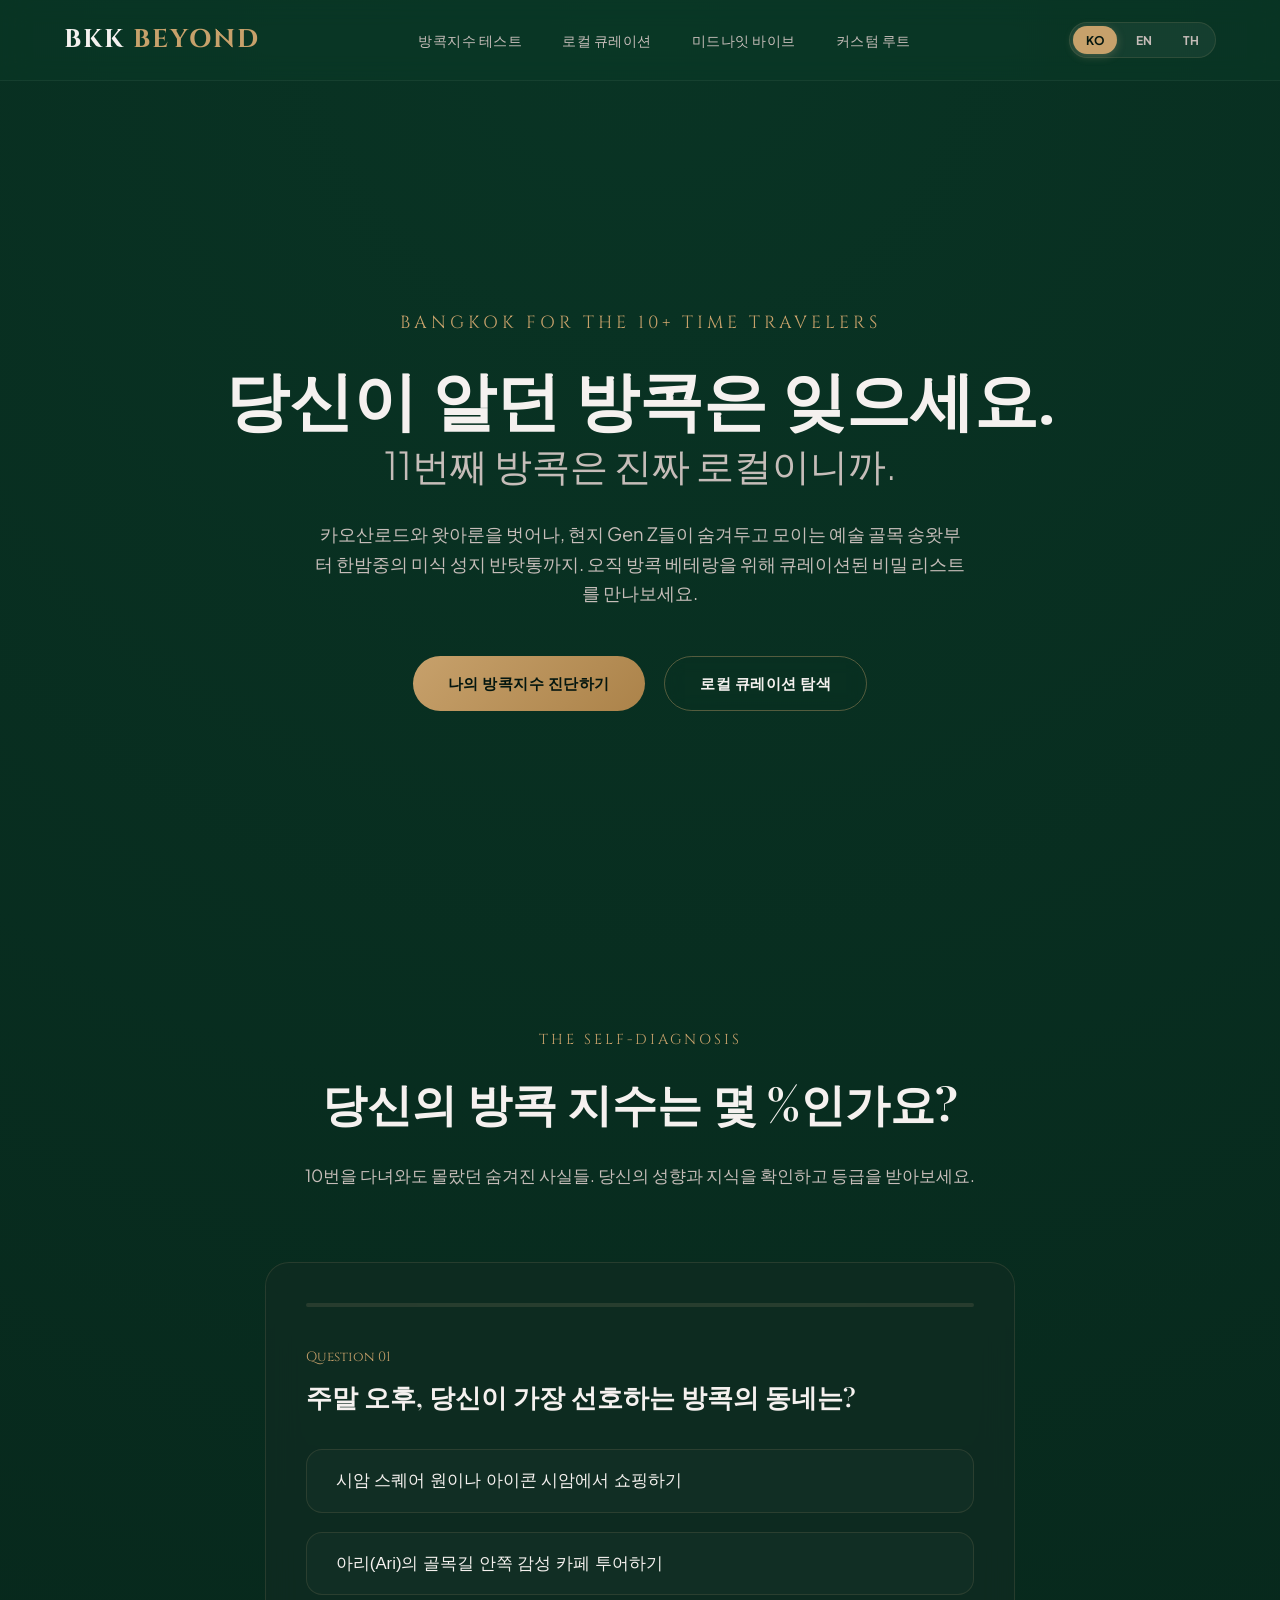
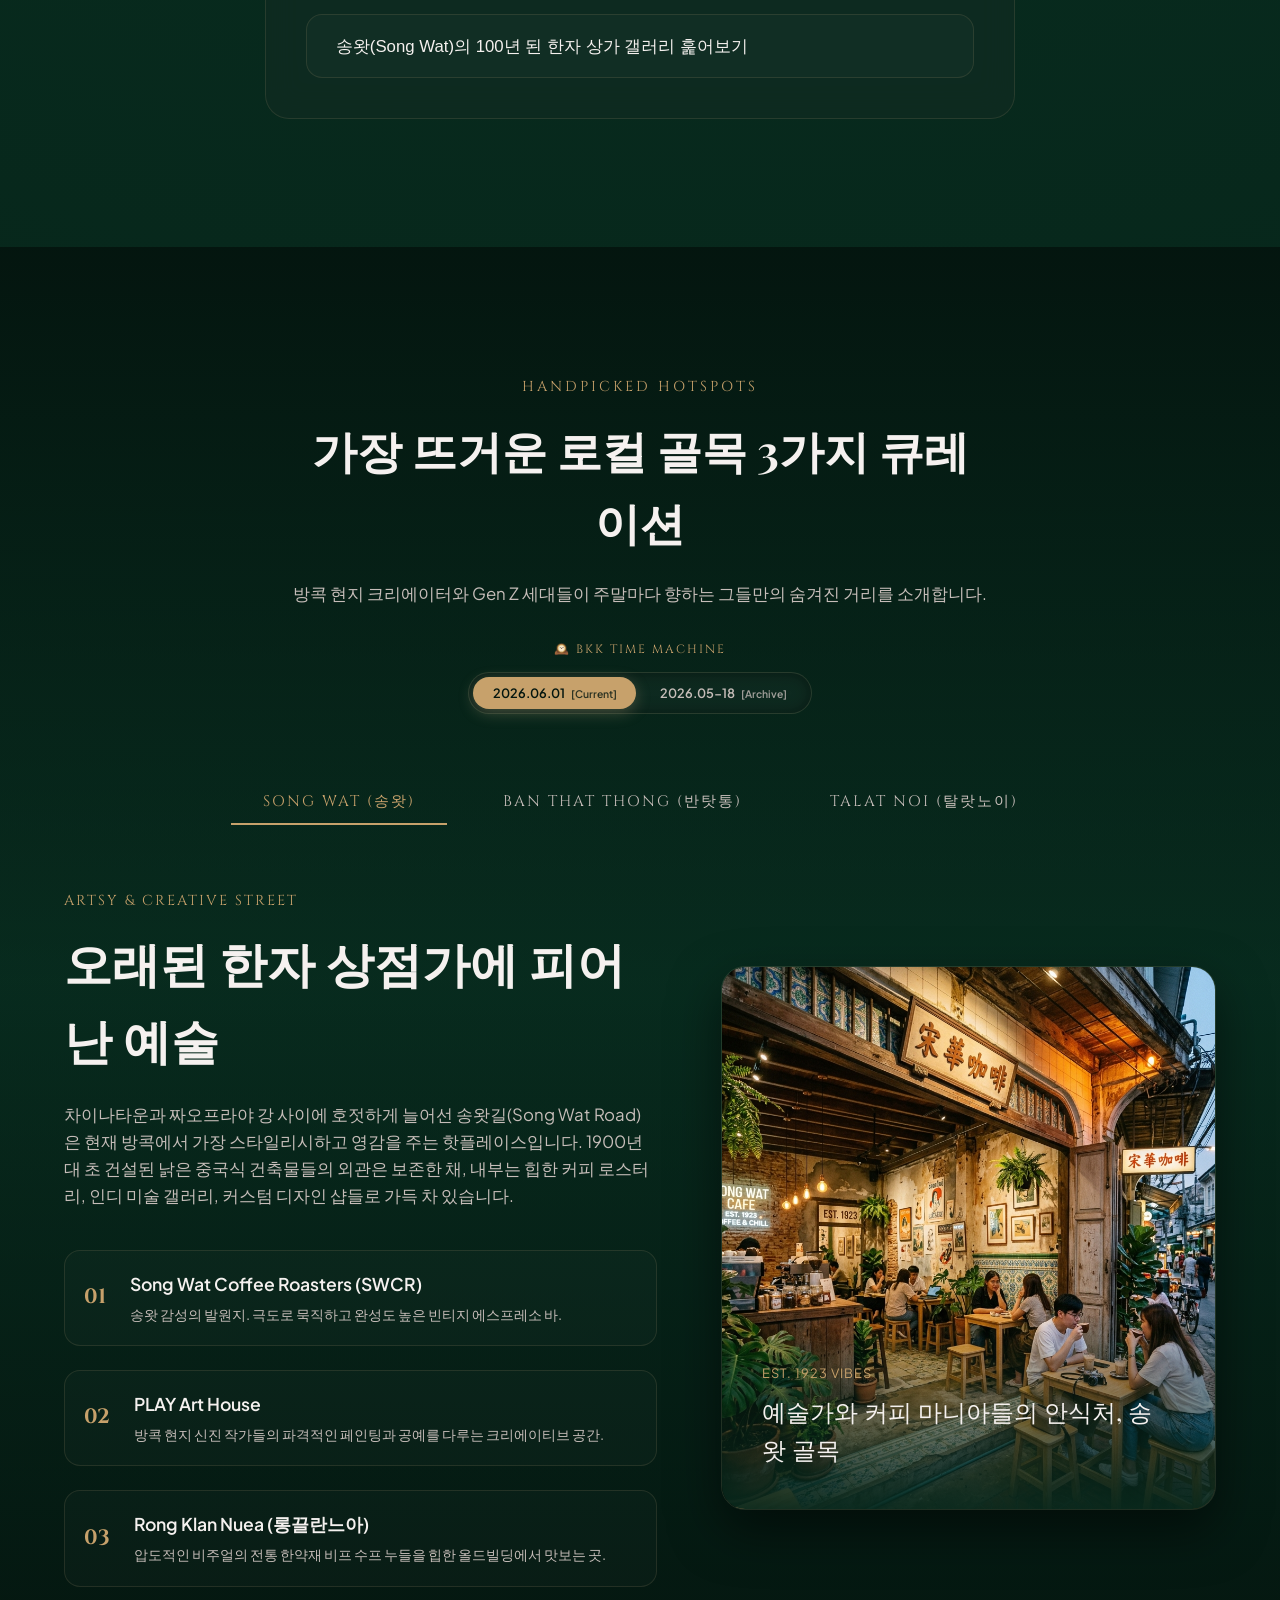
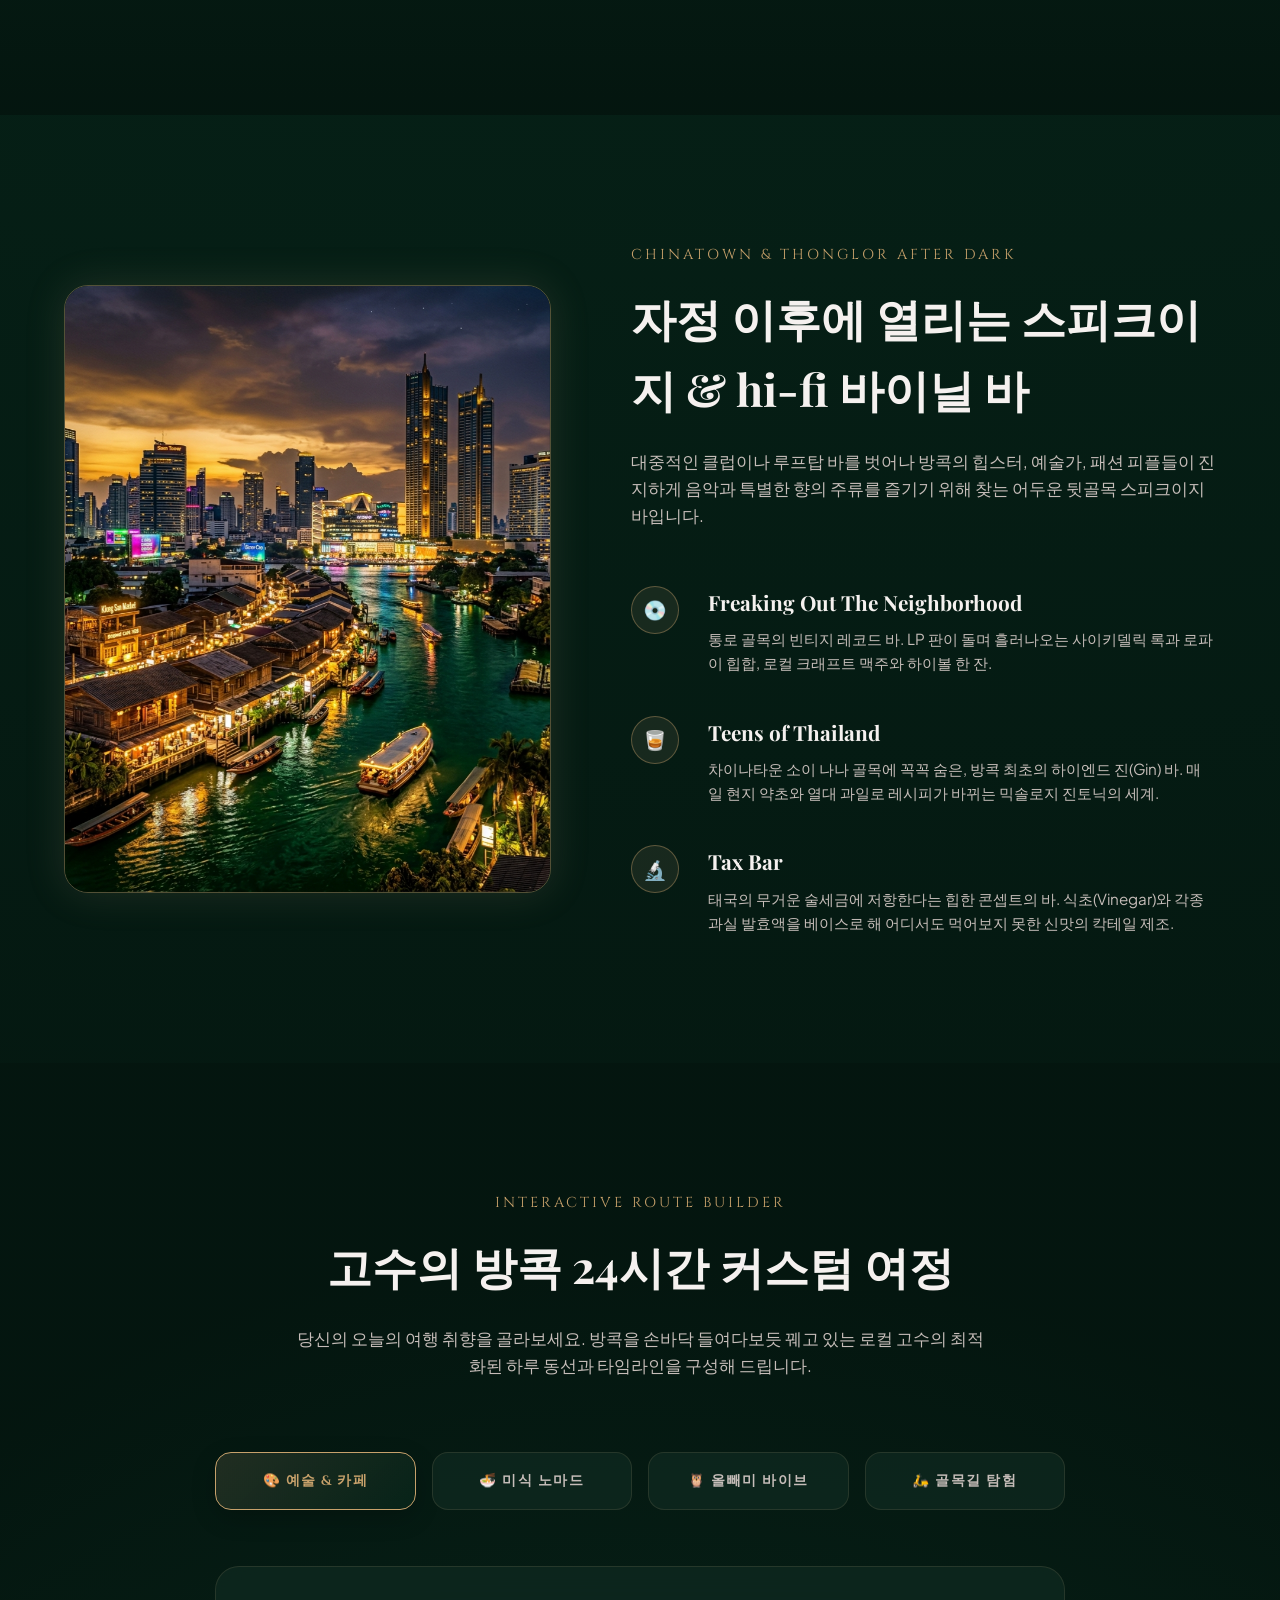
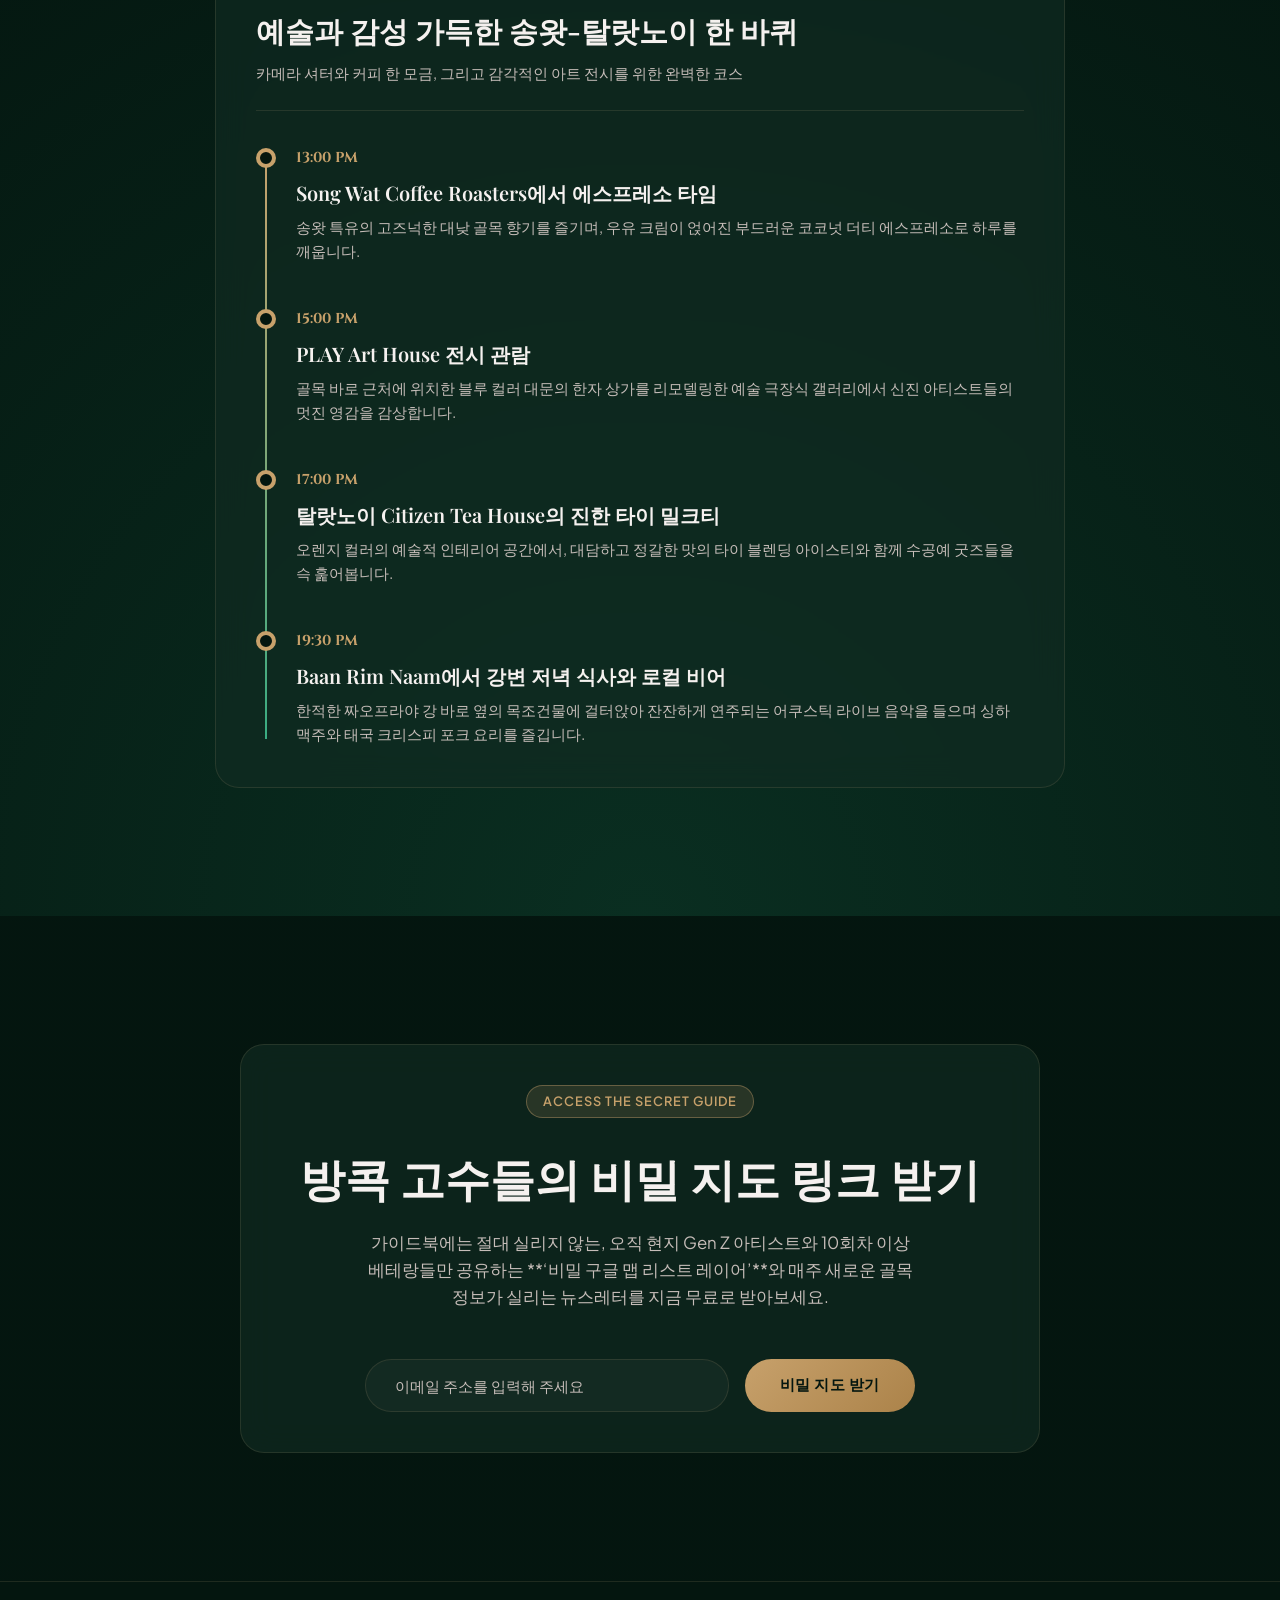
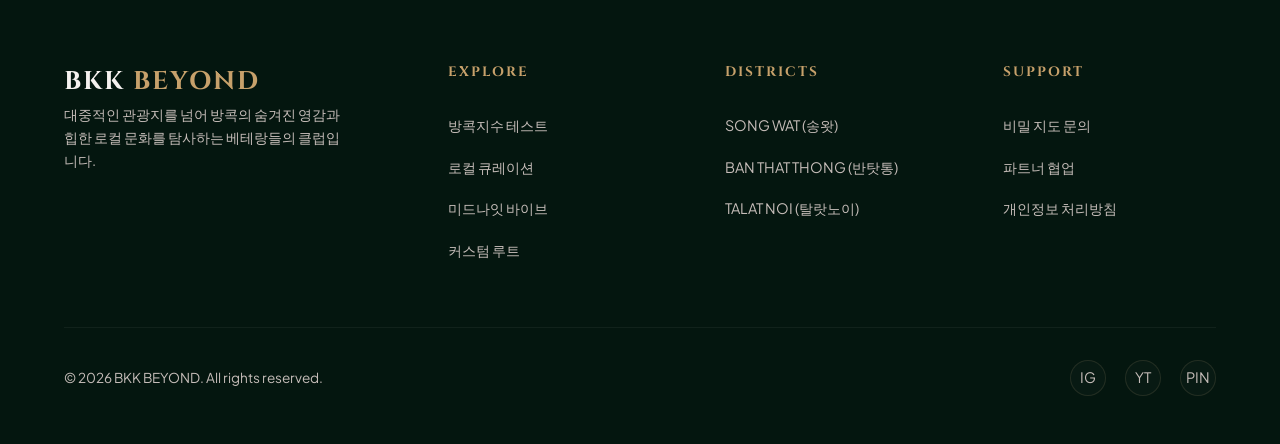
==== index.html @ 69398c1b "Auto-sync local brain" ====
<!DOCTYPE html>
<html lang="ko">
<head>
  <meta charset="UTF-8">
  <meta name="viewport" content="width=device-width, initial-scale=1.0">
  <meta name="description" content="방콕 방문 10회 이상의 진짜 고수들과 힙한 Gen Z를 위한 비밀 로컬 플레이스 가이드. 당신이 알던 방콕은 잊으세요.">
  <meta name="keywords" content="방콕여행, 방콕고수, 송왓, 반탓통, 탈랏노이, 방콕로컬, 방콕힙플레이스">
  <meta property="og:title" content="BKK BEYOND | 11번째 방콕을 위한 비밀 가이드">
  <meta property="og:description" content="흔한 관광지는 지겹다면? 방콕 고수들이 가는 진짜 힙하고 로컬한 장소들만 모았습니다.">
  <meta property="og:image" content="./hero_bg.png">
  <title>BKK BEYOND | 11번째 방콕을 위한 비밀 가이드</title>
  <link rel="stylesheet" href="./style.css">
</head>
<body>

  <!-- --- HEADER --- -->
  <header class="header" id="header">
    <div class="container nav-container">
      <a href="#" class="logo" id="nav-logo">BKK <span>BEYOND</span></a>
      <nav>
        <ul class="nav-list" id="nav-list">
          <li><a href="#quiz-section" class="nav-link" data-t="nav.quiz">방콕지수 테스트</a></li>
          <li><a href="#curation-section" class="nav-link" data-t="nav.curation">로컬 큐레이션</a></li>
          <li><a href="#secrets-section" class="nav-link" data-t="nav.secrets">미드나잇 바이브</a></li>
          <li><a href="#itinerary-section" class="nav-link" data-t="nav.itinerary">커스텀 루트</a></li>
        </ul>
      </nav>
      
      <!-- Sleek Language Selector -->
      <div class="lang-selector">
        <button class="lang-btn active" data-lang="ko">KO</button>
        <button class="lang-btn" data-lang="en">EN</button>
        <button class="lang-btn" data-lang="th">TH</button>
      </div>

      <button class="hamburger" id="hamburger" aria-label="메뉴 열기">
        <span></span>
        <span></span>
        <span></span>
      </button>
    </div>
  </header>

  <main>
    <!-- --- HERO SECTION --- -->
    <section class="hero" id="hero">
      <div class="hero-background">
        <img src="./hero_bg.png" alt="Bangkok Twilight River View" class="hero-bg-img">
        <div class="hero-gradient"></div>
      </div>
      <div class="container">
        <p class="hero-subtitle" data-t="hero.subtitle">Bangkok for the 10+ time travelers</p>
        <h1 class="hero-title" data-t="hero.title">
          당신이 알던 방콕은 잊으세요.
          <span>11번째 방콕은 진짜 로컬이니까.</span>
        </h1>
        <p class="hero-description" data-t="hero.desc">
          카오산로드와 왓아룬을 벗어나, 현지 Gen Z들이 숨겨두고 모이는 예술 골목 송왓부터 한밤중의 미식 성지 반탓통까지. 오직 방콕 베테랑을 위해 큐레이션된 비밀 리스트를 만나보세요.
        </p>
        <div class="hero-buttons">
          <a href="#quiz-section" class="btn btn-primary" data-t="hero.btnQuiz">나의 방콕지수 진단하기</a>
          <a href="#curation-section" class="btn btn-secondary" data-t="hero.btnCuration">로컬 큐레이션 탐색</a>
        </div>
      </div>
    </section>

    <!-- --- QUIZ SECTION (BKK INDEX) --- -->
    <section class="quiz-section section-padding" id="quiz-section">
      <div class="container">
        <div class="section-header reveal">
          <p class="section-subtitle" data-t="quiz.subtitle">The Self-Diagnosis</p>
          <h2 class="section-title" data-t="quiz.title">당신의 방콕 지수는 몇 %인가요?</h2>
          <p class="section-description" data-t="quiz.desc">
            10번을 다녀와도 몰랐던 숨겨진 사실들. 당신의 성향과 지식을 확인하고 등급을 받아보세요.
          </p>
        </div>

        <div class="quiz-container glass-card reveal">
          <div class="quiz-progress-bar">
            <div class="quiz-progress-fill" id="quiz-progress"></div>
          </div>

          <!-- Question Cards will be injected/updated dynamically via JS in active language -->
          <div class="quiz-card active" id="quiz-question-box">
            <!-- Dynamic elements populated by app.js -->
            <span class="quiz-question-num" id="q-num">Question 01</span>
            <h3 class="quiz-question-text" id="q-text">주말 오후, 당신이 가장 선호하는 방콕의 동네는?</h3>
            <div class="quiz-options" id="q-options">
              <!-- Dynamically populated buttons -->
            </div>
          </div>

          <!-- Results -->
          <div class="quiz-result" id="quiz-result">
            <p class="result-badge" data-t="quiz.resultBadge">YOUR BKK LEVEL</p>
            <h3 class="result-title" id="result-level-title">방콕 명예 타이인</h3>
            <div class="result-score-container">
              <div class="result-score-circle">
                <span class="result-score-num" id="result-score">0</span>
                <span class="result-score-label">Points</span>
              </div>
            </div>
            <p class="result-desc" id="result-level-desc">
              이미 당신은 대중적인 명소는 꿰뚫고 로컬의 힙함을 본능적으로 찾는 방콕 고수입니다! 아래 가이드에서 당신의 감성을 저격할 성지들을 확인해보세요.
            </p>
            <button class="btn btn-primary" id="btn-restart-quiz" data-t="quiz.btnRestart">다시 테스트하기</button>
          </div>
        </div>
      </div>
    </section>

    <!-- --- CURATION SECTION (TABS) --- -->
    <section class="curation-section section-padding" id="curation-section">
      <div class="container">
        <div class="section-header reveal">
          <p class="section-subtitle" data-t="curation.subtitle">Handpicked Hotspots</p>
          <h2 class="section-title" data-t="curation.title">가장 뜨거운 로컬 골목 3가지 큐레이션</h2>
          <p class="section-description" data-t="curation.desc">
            방콕 현지 크리에이터와 Gen Z 세대들이 주말마다 향하는 그들만의 숨겨진 거리를 소개합니다.
          </p>
        </div>

        <!-- BKK Time Machine Selector -->
        <div class="time-machine-container reveal" style="margin-top: -2.5rem; margin-bottom: 4rem; text-align: center;">
          <span style="font-family: var(--font-display); font-size: 0.75rem; color: var(--color-gold); letter-spacing: 2px; text-transform: uppercase; display: block; margin-bottom: 0.8rem;">🕰️ BKK Time Machine</span>
          <div class="time-machine-dial">
            <button class="time-btn active" data-ver="current">2026.06.01 <span>[Current]</span></button>
            <button class="time-btn" data-ver="2026-05-18">2026.05-18 <span>[Archive]</span></button>
          </div>
        </div>

        <div class="curation-tabs reveal">
          <button class="tab-btn active" data-tab="songwat" data-t="curation.tabSongwat">SONG WAT (송왓)</button>
          <button class="tab-btn" data-tab="banthatthong" data-t="curation.tabBanthatthong">BAN THAT THONG (반탓통)</button>
          <button class="tab-btn" data-tab="talatnoi" data-t="curation.tabTalatnoi">TALAT NOI (탈랏노이)</button>
        </div>

        <div class="curation-content reveal">
          <!-- Tab 1: Song Wat -->
          <div class="tab-panel active" id="tab-songwat">
            <div class="district-showcase">
              <div class="district-info">
                <span class="district-tagline" data-t="curation.songwatTagline">Artsy & Creative Street</span>
                <h3 class="district-title" data-t="curation.songwatTitle">오래된 한자 상점가에 피어난 예술</h3>
                <p class="district-desc" data-t="curation.songwatDesc">
                  차이나타운과 짜오프라야 강 사이에 호젓하게 늘어선 송왓길(Song Wat Road)은 현재 방콕에서 가장 스타일리시하고 영감을 주는 핫플레이스입니다. 1900년대 초 건설된 낡은 중국식 건축물들의 외관은 보존한 채, 내부는 힙한 커피 로스터리, 인디 미술 갤러리, 커스텀 디자인 샵들로 가득 차 있습니다.
                </p>
                <div class="spot-cards-list">
                  <div class="spot-mini-card">
                    <span class="spot-num">01</span>
                    <div class="spot-detail">
                      <h4 data-t="curation.songwatSpot1Title">Song Wat Coffee Roasters (SWCR)</h4>
                      <p data-t="curation.songwatSpot1Desc">송왓 감성의 발원지. 극도로 묵직하고 완성도 높은 빈티지 에스프레소 바.</p>
                    </div>
                  </div>
                  <div class="spot-mini-card">
                    <span class="spot-num">02</span>
                    <div class="spot-detail">
                      <h4 data-t="curation.songwatSpot2Title">PLAY Art House</h4>
                      <p data-t="curation.songwatSpot2Desc">방콕 현지 신진 작가들의 파격적인 페인팅과 공예를 다루는 크리에이티브 공간.</p>
                    </div>
                  </div>
                  <div class="spot-mini-card">
                    <span class="spot-num">03</span>
                    <div class="spot-detail">
                      <h4 data-t="curation.songwatSpot3Title">Rong Klan Nuea (롱끌란느아)</h4>
                      <p data-t="curation.songwatSpot3Desc">압도적인 비주얼의 전통 한약재 비프 수프 누들을 힙한 올드빌딩에서 맛보는 곳.</p>
                    </div>
                  </div>
                </div>
              </div>
              <div class="district-media">
                <img src="./songwat_street.png" alt="Song Wat Hip Cafe" class="district-img">
                <div class="media-overlay">
                  <span class="media-tag" data-t="curation.songwatMediaTag">Est. 1923 Vibes</span>
                  <span class="media-caption" data-t="curation.songwatMediaCaption">예술가와 커피 마니아들의 안식처, 송왓 골목</span>
                </div>
              </div>
            </div>
          </div>

          <!-- Tab 2: Ban That Thong -->
          <div class="tab-panel" id="tab-banthatthong">
            <div class="district-showcase">
              <div class="district-info">
                <span class="district-tagline" data-t="curation.banTagline">Gen Z Midnight Gastronomy</span>
                <h3 class="district-title" data-t="curation.banTitle">자정을 넘긴 한밤중의 미식 카니발</h3>
                <p class="district-desc" data-t="curation.banDesc">
                  야오와랏의 번잡한 외국 관광객 인파가 피곤하다면 바로 이곳입니다. 쭐랄롱꼰 대학교 인근의 반탓통(Ban That Thong)은 저녁 4시부터 활기를 띠기 시작해 새벽까지 현지 젊은이들이 야식과 달콤한 디저트를 찾아 끝없이 대기 줄을 형성하는 활기찬 진짜 로컬 먹자골목입니다.
                </p>
                <div class="spot-cards-list">
                  <div class="spot-mini-card">
                    <span class="spot-num">01</span>
                    <div class="spot-detail">
                      <h4 data-t="curation.banSpot1Title">Nueng Nom Nua (능놈느아)</h4>
                      <p data-t="curation.banSpot1Desc">버터 풍미 가득한 촉촉 쫄깃한 두꺼운 토스트에 홈메이드 판단 커스터드를 찍어 먹는 긴 대기 필수 맛집.</p>
                    </div>
                  </div>
                  <div class="spot-mini-card">
                    <span class="spot-num">02</span>
                    <div class="spot-detail">
                      <h4 data-t="curation.banSpot2Title">Jeh O Chula (제오쭐라)</h4>
                      <p data-t="curation.banSpot2Desc">미슐랭 빕구르망의 끝판왕. 자정 근처에만 파는 궁극의 대형 해물 똠얌 라면.</p>
                    </div>
                  </div>
                  <div class="spot-mini-card">
                    <span class="spot-num">03</span>
                    <div class="spot-detail">
                      <h4 data-t="curation.banSpot3Title">Ann Guay Tiew Kua Gai</h4>
                      <p data-t="curation.banSpot3Desc">바삭하게 튀기듯 볶아낸 태국식 치킨 에그 누들의 진수, 현지인들의 소울푸드.</p>
                    </div>
                  </div>
                </div>
              </div>
              <div class="district-media">
                <img src="./banthatthong_food.png" alt="Ban That Thong Food" class="district-img">
                <div class="media-overlay">
                  <span class="media-tag" data-t="curation.banMediaTag">Sweet & Spicy Street</span>
                  <span class="media-caption" data-t="curation.banMediaCaption">판단 잼을 가득 얹은 도톰한 브리오슈 토스트</span>
                </div>
              </div>
            </div>
          </div>

          <!-- Tab 3: Talat Noi -->
          <div class="tab-panel" id="tab-talat">
            <div class="district-showcase">
              <div class="district-info">
                <span class="district-tagline" data-t="curation.talatTagline">Retro Heritage & Alleys</span>
                <h3 class="district-title" data-t="curation.talatTitle">녹슨 엔진 기계들과 빈티지 벽화 사이로</h3>
                <p class="district-desc" data-t="curation.talatDesc">
                  방콕에서 가장 오래된 역사를 자랑하는 주거 지역 중 하나인 탈랏노이(Talat Noi)는 낡은 자동차 엔진 부품과 기름 냄새가 가득한 골목길에 인스타그램용 벽화, 모던 찻집, 숨겨진 뷰 카페들이 얽혀 있는 놀랍고 독특한 대조의 공간입니다.
                </p>
                <div class="spot-cards-list">
                  <div class="spot-mini-card">
                    <span class="spot-num">01</span>
                    <div class="spot-detail">
                      <h4 data-t="curation.talatSpot1Title">Citizen Tea House</h4>
                      <p data-t="curation.talatSpot1Desc">태국의 전통 수제 텍스타일 소품과 진한 시그니처 타이 밀크티를 파는 극도의 힙 오렌지 인테리어 찻집.</p>
                    </div>
                  </div>
                  <div class="spot-mini-card">
                    <span class="spot-num">02</span>
                    <div class="spot-detail">
                      <h4 data-t="curation.talatSpot2Title">Mother Roaster</h4>
                      <p data-t="curation.talatSpot2Desc">엔진 기계 부품이 산더미처럼 쌓인 1층 골목 구석을 올라가면 나타나는, 노년의 바리스타가 내려주는 감동적인 핸드드립 전문점.</p>
                    </div>
                  </div>
                  <div class="spot-mini-card">
                    <span class="spot-num">03</span>
                    <div class="spot-detail">
                      <h4 data-t="curation.talatSpot3Title">Baan Rim Naam (반림남)</h4>
                      <p data-t="curation.talatSpot3Desc">버려진 창고를 로컬 라이브 음악과 전통 태국 남부 요리가 함께하는 강변 힐링 명소로 탈바꿈한 예술 공간.</p>
                    </div>
                  </div>
                </div>
              </div>
              <div class="district-media">
                <img src="./talatnoi_alley.png" alt="Talat Noi Alley" class="district-img">
                <div class="media-overlay">
                  <span class="media-tag" data-t="curation.talatMediaTag">Slow-Paced Alleyway</span>
                  <span class="media-caption" data-t="curation.talatMediaCaption">시간이 느리게 흐르는 골목, 노란 베스파와 오페라 벽화</span>
                </div>
              </div>
            </div>
          </div>
        </div>
      </div>
    </section>

    <!-- --- MIDNIGHT SECRETS SECTION --- -->
    <section class="secrets-section section-padding" id="secrets-section">
      <div class="container">
        <div class="secrets-grid">
          <div class="secrets-media reveal">
            <span class="secrets-badge-floating" data-t="secrets.badge">Nocturnal Exclusives</span>
            <img src="./hero_bg.png" alt="Chinatown Neon Night" class="secrets-img">
          </div>
          <div class="secrets-content">
            <div class="section-header reveal" style="text-align: left; margin-bottom: 3.5rem;">
              <p class="section-subtitle" data-t="secrets.subtitle">Chinatown & Thonglor After Dark</p>
              <h2 class="section-title" data-t="secrets.title">자정 이후에 열리는 스피크이지 & hi-fi 바이닐 바</h2>
              <p class="section-description" data-t="secrets.desc">
                대중적인 클럽이나 루프탑 바를 벗어나 방콕의 힙스터, 예술가, 패션 피플들이 진지하게 음악과 특별한 향의 주류를 즐기기 위해 찾는 어두운 뒷골목 스피크이지 바입니다.
              </p>
            </div>

            <div class="secrets-list reveal">
              <div class="secret-item">
                <div class="secret-icon">💿</div>
                <div class="secret-item-detail">
                  <h4 data-t="secrets.spot1Title">Freaking Out The Neighborhood</h4>
                  <p data-t="secrets.spot1Desc">통로 골목의 빈티지 레코드 바. LP 판이 돌며 흘러나오는 사이키델릭 록과 로파이 힙합, 로컬 크래프트 맥주와 하이볼 한 잔.</p>
                </div>
              </div>
              <div class="secret-item">
                <div class="secret-icon">🥃</div>
                <div class="secret-item-detail">
                  <h4 data-t="secrets.spot2Title">Teens of Thailand</h4>
                  <p data-t="secrets.spot2Desc">차이나타운 소이 나나 골목에 꼭꼭 숨은, 방콕 최초의 하이엔드 진(Gin) 바. 매일 현지 약초와 열대 과일로 레시피가 바뀌는 믹솔로지 진토닉의 세계.</p>
                </div>
              </div>
              <div class="secret-item">
                <div class="secret-icon">🔬</div>
                <div class="secret-item-detail">
                  <h4 data-t="secrets.spot3Title">Tax Bar</h4>
                  <p data-t="secrets.spot3Desc">태국의 무거운 술세금에 저항한다는 힙한 콘셉트의 바. 식초(Vinegar)와 각종 과실 발효액을 베이스로 해 어디서도 먹어보지 못한 신맛의 칵테일 제조.</p>
                </div>
              </div>
            </div>
          </div>
        </div>
      </div>
    </section>

    <!-- --- ITINERARY GENERATOR --- -->
    <section class="itinerary-section section-padding" id="itinerary-section">
      <div class="container">
        <div class="section-header reveal">
          <p class="section-subtitle" data-t="itinerary.subtitle">Interactive Route Builder</p>
          <h2 class="section-title" data-t="itinerary.title">고수의 방콕 24시간 커스텀 여정</h2>
          <p class="section-description" data-t="itinerary.desc">
            당신의 오늘의 여행 취향을 골라보세요. 방콕을 손바닥 들여다보듯 꿰고 있는 로컬 고수의 최적화된 하루 동선과 타임라인을 구성해 드립니다.
          </p>
        </div>

        <div class="itinerary-box reveal">
          <div class="itinerary-selector">
            <button class="select-btn active" data-style="artsy" data-t="itinerary.btnArtsy">🎨 예술 & 카페</button>
            <button class="select-btn" data-style="foodie" data-t="itinerary.btnFoodie">🍜 미식 노마드</button>
            <button class="select-btn" data-style="night" data-t="itinerary.btnNight">🦉 올빼미 바이브</button>
            <button class="select-btn" data-style="heritage" data-t="itinerary.btnHeritage">🛵 골목길 탐험</button>
          </div>

          <div class="itinerary-results glass-card" id="itinerary-results-box">
            <!-- Dynamic Schedule elements populated by app.js in active language -->
          </div>
        </div>
      </div>
    </section>

    <!-- --- NEWSLETTER SECTION --- -->
    <section class="newsletter-section section-padding" id="newsletter-section">
      <div class="container">
        <div class="newsletter-box glass-card reveal">
          <span class="badge" style="margin-bottom: 1.5rem;" data-t="newsletter.badge">Access the Secret Guide</span>
          <h2 class="newsletter-title font-serif" data-t="newsletter.title">방콕 고수들의 비밀 지도 링크 받기</h2>
          <p class="newsletter-desc" data-t="newsletter.desc">
            가이드북에는 절대 실리지 않는, 오직 현지 Gen Z 아티스트와 10회차 이상 베테랑들만 공유하는 **‘비밀 구글 맵 리스트 레이어’**와 매주 새로운 골목 정보가 실리는 뉴스레터를 지금 무료로 받아보세요.
          </p>
          <form class="newsletter-form" id="newsletter-form">
            <input type="email" class="newsletter-input" placeholder="이메일 주소를 입력해 주세요" required id="user-email">
            <button type="submit" class="btn btn-primary" data-t="newsletter.btn">비밀 지도 받기</button>
          </form>
          <div class="form-message" id="form-msg"></div>
        </div>
      </div>
    </section>
  </main>

  <!-- --- FOOTER --- -->
  <footer class="footer">
    <div class="container">
      <div class="footer-grid">
        <div class="footer-about">
          <a href="#" class="logo">BKK <span>BEYOND</span></a>
          <p data-t="footer.about">대중적인 관광지를 넘어 방콕의 숨겨진 영감과 힙한 로컬 문화를 탐사하는 베테랑들의 클럽입니다.</p>
        </div>
        <div>
          <h4 class="footer-col-title" data-t="footer.exploreTitle">Explore</h4>
          <ul class="footer-links">
            <li><a href="#quiz-section" class="footer-link" data-t="nav.quiz">방콕지수 테스트</a></li>
            <li><a href="#curation-section" class="footer-link" data-t="nav.curation">로컬 큐레이션</a></li>
            <li><a href="#secrets-section" class="footer-link" data-t="nav.secrets">미드나잇 라이프</a></li>
            <li><a href="#itinerary-section" class="footer-link" data-t="nav.itinerary">24시간 루트</a></li>
          </ul>
        </div>
        <div>
          <h4 class="footer-col-title" data-t="footer.districtsTitle">Districts</h4>
          <ul class="footer-links">
            <li><a href="#curation-section" class="footer-link" data-t="curation.tabSongwat">송왓 (Song Wat)</a></li>
            <li><a href="#curation-section" class="footer-link" data-t="curation.tabBanthatthong">반탓통 (Ban That Thong)</a></li>
            <li><a href="#curation-section" class="footer-link" data-t="curation.tabTalatnoi">탈랏노이 (Talat Noi)</a></li>
          </ul>
        </div>
        <div>
          <h4 class="footer-col-title" data-t="footer.supportTitle">Support</h4>
          <ul class="footer-links">
            <li><a href="#" class="footer-link" data-t="footer.supportLink1">비밀 지도 문의</a></li>
            <li><a href="#" class="footer-link" data-t="footer.supportLink2">파트너 협업</a></li>
            <li><a href="#" class="footer-link" data-t="footer.supportLink3">개인정보 처리방침</a></li>
          </ul>
        </div>
      </div>
      <div class="footer-bottom">
        <p class="copyright">&copy; 2026 BKK BEYOND. All rights reserved.</p>
        <div class="footer-socials">
          <a href="#" class="social-link" aria-label="Instagram">IG</a>
          <a href="#" class="social-link" aria-label="YouTube">YT</a>
          <a href="#" class="social-link" aria-label="Pinterest">PIN</a>
        </div>
      </div>
    </div>
  </footer>

  <script src="./app.js"></script>
</body>
</html>
---- style.css ----
@import url('https://fonts.googleapis.com/css2?family=Playfair+Display:ital,wght@0,400..900;1,400..900&family=Plus+Jakarta+Sans:ital,wght@0,200..800;1,200..800&family=Cinzel:wght@400..700&display=swap');

/* --- CUSTOM PROPERTIES --- */
:root {
  --color-bg-dark: hsl(158, 69%, 5%);
  --color-bg-emerald: hsl(158, 69%, 9%);
  --color-bg-card: hsla(158, 40%, 12%, 0.65);
  --color-primary: hsl(158, 50%, 45%);
  --color-primary-hover: hsl(158, 55%, 55%);
  --color-gold: hsl(35, 45%, 60%);
  --color-gold-hover: hsl(35, 55%, 70%);
  --color-text-light: hsl(20, 24%, 95%);
  --color-text-muted: hsl(20, 10%, 75%);
  --color-text-dark: hsl(158, 60%, 15%);
  --color-border: hsla(35, 30%, 60%, 0.15);
  --color-border-active: hsla(35, 45%, 60%, 0.4);
  
  --font-serif: 'Playfair Display', Georgia, serif;
  --font-sans: 'Plus Jakarta Sans', system-ui, sans-serif;
  --font-display: 'Cinzel', serif;

  --transition-smooth: all 0.4s cubic-bezier(0.25, 0.8, 0.25, 1);
  --transition-fast: all 0.2s ease;
  
  --container-max-width: 1200px;
}

/* --- RESET & BASICS --- */
*, *::before, *::after {
  box-sizing: border-box;
  margin: 0;
  padding: 0;
}

html {
  scroll-behavior: smooth;
  font-size: 16px;
  background-color: var(--color-bg-dark);
}

body {
  font-family: var(--font-sans);
  color: var(--color-text-light);
  line-height: 1.6;
  overflow-x: hidden;
  background: radial-gradient(circle at 50% 0%, hsl(158, 70%, 12%) 0%, var(--color-bg-dark) 70%);
}

img {
  max-width: 100%;
  height: auto;
  display: block;
}

a {
  color: inherit;
  text-decoration: none;
  transition: var(--transition-fast);
}

ul {
  list-style: none;
}

/* --- UTILITIES --- */
.container {
  width: 100%;
  max-width: var(--container-max-width);
  margin: 0 auto;
  padding: 0 1.5rem;
}

.text-gold {
  color: var(--color-gold);
}

.font-serif {
  font-family: var(--font-serif);
}

.section-padding {
  padding: 8rem 0;
}

@media (max-width: 768px) {
  .section-padding {
    padding: 5rem 0;
  }
}

.glass-card {
  background: var(--color-bg-card);
  backdrop-filter: blur(16px);
  -webkit-backdrop-filter: blur(16px);
  border: 1px solid var(--color-border);
  border-radius: 24px;
  padding: 2.5rem;
  transition: var(--transition-smooth);
}

.glass-card:hover {
  border-color: var(--color-border-active);
  box-shadow: 0 12px 40px rgba(0, 0, 0, 0.3);
}

.badge {
  display: inline-block;
  padding: 0.35rem 1rem;
  background: hsla(35, 45%, 60%, 0.15);
  border: 1px solid var(--color-border-active);
  border-radius: 50px;
  color: var(--color-gold);
  font-size: 0.8rem;
  font-weight: 600;
  text-transform: uppercase;
  letter-spacing: 1px;
}

/* --- BUTTONS --- */
.btn {
  display: inline-flex;
  align-items: center;
  justify-content: center;
  padding: 0.9rem 2.2rem;
  border-radius: 50px;
  font-family: var(--font-sans);
  font-weight: 600;
  font-size: 0.95rem;
  letter-spacing: 0.5px;
  cursor: pointer;
  transition: var(--transition-smooth);
  border: none;
  gap: 0.5rem;
}

.btn-primary {
  background: linear-gradient(135deg, var(--color-gold) 0%, hsl(35, 40%, 48%) 100%);
  color: var(--color-bg-dark);
}

.btn-primary:hover {
  transform: translateY(-3px);
  box-shadow: 0 8px 24px rgba(197, 168, 128, 0.4);
  background: linear-gradient(135deg, var(--color-gold-hover) 0%, var(--color-gold) 100%);
}

.btn-secondary {
  background: transparent;
  color: var(--color-text-light);
  border: 1px solid var(--color-border-active);
  backdrop-filter: blur(8px);
}

.btn-secondary:hover {
  background: var(--color-text-light);
  color: var(--color-bg-dark);
  transform: translateY(-2px);
}

/* --- HEADER / NAVIGATION --- */
.header {
  position: fixed;
  top: 0;
  left: 0;
  width: 100%;
  z-index: 1000;
  background: rgba(11, 60, 42, 0.4);
  backdrop-filter: blur(12px);
  -webkit-backdrop-filter: blur(12px);
  border-bottom: 1px solid rgba(255, 255, 255, 0.05);
  transition: var(--transition-smooth);
}

.header.scrolled {
  background: rgba(8, 40, 28, 0.85);
  box-shadow: 0 4px 30px rgba(0, 0, 0, 0.2);
}

.nav-container {
  display: flex;
  justify-content: space-between;
  align-items: center;
  height: 80px;
}

.logo {
  font-family: var(--font-display);
  font-size: 1.6rem;
  font-weight: 700;
  color: var(--color-text-light);
  letter-spacing: 2px;
}

.logo span {
  color: var(--color-gold);
}

.nav-list {
  display: flex;
  gap: 2.5rem;
}

.nav-link {
  font-size: 0.9rem;
  font-weight: 500;
  letter-spacing: 0.5px;
  color: var(--color-text-muted);
}

.nav-link:hover, .nav-link.active {
  color: var(--color-gold);
}

.hamburger {
  display: none;
  background: none;
  border: none;
  cursor: pointer;
  flex-direction: column;
  gap: 6px;
}

.hamburger span {
  display: block;
  width: 25px;
  height: 2px;
  background: var(--color-text-light);
  transition: var(--transition-fast);
}

@media (max-width: 768px) {
  .nav-list {
    display: none;
    position: absolute;
    top: 80px;
    left: 0;
    width: 100%;
    background: var(--color-bg-dark);
    flex-direction: column;
    padding: 2rem;
    text-align: center;
    border-bottom: 1px solid var(--color-border);
  }
  .nav-list.active {
    display: flex;
  }
  .hamburger {
    display: flex;
  }
}

/* --- HERO SECTION --- */
.hero {
  position: relative;
  min-height: 100vh;
  display: flex;
  align-items: center;
  justify-content: center;
  padding-top: 120px;
  text-align: center;
  overflow: hidden;
}

.hero-background {
  position: absolute;
  top: 0;
  left: 0;
  width: 100%;
  height: 100%;
  z-index: -1;
  overflow: hidden;
}

.hero-bg-img {
  width: 100%;
  height: 100%;
  object-fit: cover;
  opacity: 0.25;
  filter: grayscale(20%) contrast(110%);
  transform: scale(1.05);
  transition: transform 10s ease-out;
}

.hero:hover .hero-bg-img {
  transform: scale(1.0);
}

.hero-gradient {
  position: absolute;
  top: 0;
  left: 0;
  width: 100%;
  height: 100%;
  background: linear-gradient(0deg, var(--color-bg-dark) 0%, rgba(11, 60, 42, 0.4) 50%, rgba(8, 40, 28, 0.7) 100%);
  z-index: -1;
}

.hero-subtitle {
  font-family: var(--font-display);
  font-size: 1.1rem;
  letter-spacing: 4px;
  color: var(--color-gold);
  margin-bottom: 1.5rem;
  text-transform: uppercase;
  animation: fadeInDown 1s ease-out;
}

.hero-title {
  font-family: var(--font-serif);
  font-size: clamp(2.5rem, 5vw, 4.5rem);
  font-weight: 700;
  line-height: 1.15;
  margin-bottom: 2rem;
  color: var(--color-text-light);
  animation: fadeInUp 1.2s cubic-bezier(0.25, 0.8, 0.25, 1);
}

.hero-title span {
  display: block;
  font-size: 0.6em;
  font-family: var(--font-sans);
  font-weight: 300;
  color: var(--color-text-muted);
  margin-top: 0.5rem;
}

.hero-description {
  max-width: 650px;
  margin: 0 auto 3rem auto;
  font-size: 1.15rem;
  color: var(--color-text-muted);
  animation: fadeInUp 1.4s ease-out;
}

.hero-buttons {
  display: flex;
  gap: 1.2rem;
  justify-content: center;
  animation: fadeInUp 1.6s ease-out;
}

@media (max-width: 576px) {
  .hero-buttons {
    flex-direction: column;
    align-items: stretch;
    padding: 0 2rem;
  }
}

/* --- SECTION HEADER --- */
.section-header {
  text-align: center;
  max-width: 700px;
  margin: 0 auto 4.5rem auto;
}

.section-subtitle {
  font-family: var(--font-display);
  font-size: 0.9rem;
  letter-spacing: 3px;
  color: var(--color-gold);
  text-transform: uppercase;
  margin-bottom: 1rem;
}

.section-title {
  font-family: var(--font-serif);
  font-size: clamp(2rem, 3.5vw, 3rem);
  color: var(--color-text-light);
  margin-bottom: 1.5rem;
}

.section-description {
  font-size: 1.05rem;
  color: var(--color-text-muted);
}

/* --- QUIZ SECTION (BKK INDEX) --- */
.quiz-section {
  position: relative;
}

.quiz-container {
  max-width: 750px;
  margin: 0 auto;
}

.quiz-progress-bar {
  width: 100%;
  height: 4px;
  background: var(--color-border);
  border-radius: 10px;
  margin-bottom: 2.5rem;
  overflow: hidden;
}

.quiz-progress-fill {
  width: 0%;
  height: 100%;
  background: linear-gradient(90deg, var(--color-gold) 0%, var(--color-primary) 100%);
  transition: width 0.4s ease;
}

.quiz-card {
  display: none;
}

.quiz-card.active {
  display: block;
  animation: slideInRight 0.5s cubic-bezier(0.25, 0.8, 0.25, 1);
}

.quiz-question-num {
  font-family: var(--font-display);
  color: var(--color-gold);
  font-size: 0.85rem;
  margin-bottom: 0.5rem;
  display: block;
}

.quiz-question-text {
  font-family: var(--font-serif);
  font-size: 1.6rem;
  font-weight: 600;
  margin-bottom: 2rem;
  color: var(--color-text-light);
}

.quiz-options {
  display: grid;
  grid-template-columns: 1fr;
  gap: 1.2rem;
}

.quiz-option {
  background: rgba(255, 255, 255, 0.02);
  border: 1px solid var(--color-border);
  border-radius: 16px;
  padding: 1.2rem 1.8rem;
  font-size: 1.05rem;
  font-weight: 500;
  text-align: left;
  cursor: pointer;
  transition: var(--transition-smooth);
  color: var(--color-text-light);
}

.quiz-option:hover {
  background: rgba(197, 168, 128, 0.06);
  border-color: var(--color-border-active);
  transform: translateX(5px);
}

.quiz-option.selected {
  background: linear-gradient(135deg, rgba(197, 168, 128, 0.15) 0%, rgba(11, 60, 42, 0.2) 100%);
  border-color: var(--color-gold);
  color: var(--color-gold);
}

/* Quiz Result CSS */
.quiz-result {
  display: none;
  text-align: center;
  animation: scaleIn 0.6s cubic-bezier(0.25, 0.8, 0.25, 1);
}

.quiz-result.active {
  display: block;
}

.result-badge {
  font-family: var(--font-display);
  font-size: 1.3rem;
  color: var(--color-gold);
  margin-bottom: 1rem;
  letter-spacing: 2px;
}

.result-title {
  font-family: var(--font-serif);
  font-size: clamp(2rem, 4vw, 2.8rem);
  margin-bottom: 1.5rem;
}

.result-score-container {
  display: flex;
  justify-content: center;
  align-items: center;
  margin-bottom: 2rem;
}

.result-score-circle {
  width: 140px;
  height: 140px;
  border-radius: 50%;
  background: radial-gradient(circle, var(--color-bg-emerald) 60%, rgba(197, 168, 128, 0.15) 100%);
  border: 4px solid var(--color-border-active);
  display: flex;
  flex-direction: column;
  justify-content: center;
  align-items: center;
  box-shadow: 0 0 30px rgba(197, 168, 128, 0.2);
}

.result-score-num {
  font-family: var(--font-display);
  font-size: 2.5rem;
  font-weight: 700;
  color: var(--color-gold);
  line-height: 1;
}

.result-score-label {
  font-size: 0.75rem;
  text-transform: uppercase;
  letter-spacing: 1px;
  color: var(--color-text-muted);
  margin-top: 0.2rem;
}

.result-desc {
  max-width: 550px;
  margin: 0 auto 2.5rem auto;
  color: var(--color-text-muted);
  font-size: 1.05rem;
}

/* --- CURATION SECTION (TABS) --- */
.curation-section {
  background: linear-gradient(180deg, var(--color-bg-dark) 0%, rgba(11, 60, 42, 0.3) 50%, var(--color-bg-dark) 100%);
}

.curation-tabs {
  display: flex;
  justify-content: center;
  gap: 1.5rem;
  margin-bottom: 4rem;
  flex-wrap: wrap;
}

.tab-btn {
  background: transparent;
  border: none;
  font-family: var(--font-display);
  font-size: 0.95rem;
  color: var(--color-text-muted);
  letter-spacing: 2px;
  padding: 0.8rem 2rem;
  cursor: pointer;
  transition: var(--transition-smooth);
  position: relative;
}

.tab-btn::after {
  content: '';
  position: absolute;
  bottom: 0;
  left: 50%;
  width: 0;
  height: 2px;
  background: var(--color-gold);
  transition: var(--transition-smooth);
  transform: translateX(-50%);
}

.tab-btn:hover {
  color: var(--color-text-light);
}

.tab-btn.active {
  color: var(--color-gold);
}

.tab-btn.active::after {
  width: 100%;
}

.curation-content {
  position: relative;
}

.tab-panel {
  display: none;
}

.tab-panel.active {
  display: block;
  animation: fadeIn 0.8s cubic-bezier(0.25, 0.8, 0.25, 1);
}

.district-showcase {
  display: grid;
  grid-template-columns: 1.2fr 1fr;
  gap: 4rem;
  align-items: center;
}

@media (max-width: 992px) {
  .district-showcase {
    grid-template-columns: 1fr;
    gap: 3rem;
  }
}

.district-info {
  display: flex;
  flex-direction: column;
}

.district-tagline {
  font-family: var(--font-display);
  font-size: 0.9rem;
  color: var(--color-gold);
  letter-spacing: 2px;
  margin-bottom: 0.8rem;
  text-transform: uppercase;
}

.district-title {
  font-family: var(--font-serif);
  font-size: clamp(2.2rem, 4vw, 3rem);
  margin-bottom: 1.5rem;
}

.district-desc {
  color: var(--color-text-muted);
  margin-bottom: 2.5rem;
  font-size: 1.05rem;
}

.spot-cards-list {
  display: flex;
  flex-direction: column;
  gap: 1.5rem;
}

.spot-mini-card {
  display: flex;
  align-items: center;
  gap: 1.5rem;
  padding: 1.2rem;
  background: rgba(255, 255, 255, 0.02);
  border: 1px solid var(--color-border);
  border-radius: 16px;
  transition: var(--transition-smooth);
}

.spot-mini-card:hover {
  transform: translateX(10px);
  border-color: var(--color-border-active);
  background: rgba(197, 168, 128, 0.04);
}

.spot-num {
  font-family: var(--font-display);
  font-size: 1.3rem;
  font-weight: 700;
  color: var(--color-gold);
}

.spot-detail h4 {
  font-size: 1.1rem;
  font-weight: 600;
  margin-bottom: 0.3rem;
  color: var(--color-text-light);
}

.spot-detail p {
  font-size: 0.9rem;
  color: var(--color-text-muted);
}

/* Premium district image display */
.district-media {
  position: relative;
  border-radius: 24px;
  overflow: hidden;
  box-shadow: 0 20px 50px rgba(0, 0, 0, 0.5);
  border: 1px solid var(--color-border);
}

.district-media::before {
  content: '';
  display: block;
  padding-top: 110%; /* Tall aspect ratio for premium look */
}

@media (max-width: 992px) {
  .district-media::before {
    padding-top: 60%; /* Landcape for tablets/mobiles */
  }
}

.district-img {
  position: absolute;
  top: 0;
  left: 0;
  width: 100%;
  height: 100%;
  object-fit: cover;
  transition: transform 1.5s ease;
}

.district-media:hover .district-img {
  transform: scale(1.05);
}

.media-overlay {
  position: absolute;
  bottom: 0;
  left: 0;
  width: 100%;
  padding: 3rem 2.5rem 2.5rem 2.5rem;
  background: linear-gradient(0deg, rgba(8, 40, 28, 0.95) 0%, rgba(8, 40, 28, 0.4) 60%, transparent 100%);
  display: flex;
  flex-direction: column;
  justify-content: flex-end;
}

.media-tag {
  font-size: 0.8rem;
  text-transform: uppercase;
  letter-spacing: 1px;
  color: var(--color-gold);
  margin-bottom: 0.5rem;
}

.media-caption {
  font-family: var(--font-serif);
  font-size: 1.5rem;
  color: var(--color-text-light);
}

/* --- MIDNIGHT SECRETS SECTION --- */
.secrets-section {
  position: relative;
  overflow: hidden;
}

.secrets-grid {
  display: grid;
  grid-template-columns: 1fr 1.2fr;
  gap: 5rem;
  align-items: center;
}

@media (max-width: 992px) {
  .secrets-grid {
    grid-template-columns: 1fr;
    gap: 4rem;
  }
  .secrets-grid > :first-child {
    order: 2;
  }
}

.secrets-media {
  position: relative;
  border-radius: 24px;
  overflow: hidden;
  border: 1px solid var(--color-border-active);
  box-shadow: 0 0 40px rgba(197, 168, 128, 0.15);
}

.secrets-media::before {
  content: '';
  display: block;
  padding-top: 125%;
}

.secrets-img {
  position: absolute;
  top: 0;
  left: 0;
  width: 100%;
  height: 100%;
  object-fit: cover;
}

.secrets-badge-floating {
  position: absolute;
  top: 2rem;
  left: 2rem;
  background: rgba(8, 40, 28, 0.8);
  backdrop-filter: blur(8px);
  padding: 0.5rem 1.2rem;
  border-radius: 50px;
  border: 1px solid var(--color-border-active);
  font-size: 0.75rem;
  color: var(--color-gold);
  letter-spacing: 1px;
  text-transform: uppercase;
  font-weight: 600;
}

.secrets-list {
  display: grid;
  grid-template-columns: 1fr;
  gap: 2.5rem;
}

.secret-item {
  display: flex;
  gap: 1.8rem;
}

.secret-icon {
  width: 48px;
  height: 48px;
  border-radius: 50%;
  background: rgba(197, 168, 128, 0.1);
  border: 1px solid var(--color-border-active);
  display: flex;
  align-items: center;
  justify-content: center;
  color: var(--color-gold);
  font-size: 1.2rem;
  flex-shrink: 0;
}

.secret-item-detail h4 {
  font-family: var(--font-serif);
  font-size: 1.3rem;
  margin-bottom: 0.5rem;
  color: var(--color-text-light);
}

.secret-item-detail p {
  color: var(--color-text-muted);
  font-size: 0.95rem;
}

/* --- ITINERARY GENERATOR --- */
.itinerary-section {
  background: radial-gradient(circle at 50% 100%, hsl(158, 65%, 11%) 0%, var(--color-bg-dark) 80%);
}

.itinerary-box {
  max-width: 850px;
  margin: 0 auto;
}

.itinerary-selector {
  display: grid;
  grid-template-columns: repeat(4, 1fr);
  gap: 1rem;
  margin-bottom: 3.5rem;
}

@media (max-width: 768px) {
  .itinerary-selector {
    grid-template-columns: repeat(2, 1fr);
  }
}

.select-btn {
  background: var(--color-bg-card);
  border: 1px solid var(--color-border);
  color: var(--color-text-muted);
  padding: 1.2rem;
  border-radius: 16px;
  font-family: var(--font-display);
  font-size: 0.85rem;
  font-weight: 600;
  letter-spacing: 1.5px;
  text-align: center;
  cursor: pointer;
  transition: var(--transition-smooth);
}

.select-btn:hover {
  border-color: var(--color-border-active);
  color: var(--color-text-light);
}

.select-btn.active {
  background: linear-gradient(135deg, rgba(197, 168, 128, 0.15) 0%, rgba(11, 60, 42, 0.25) 100%);
  border-color: var(--color-gold);
  color: var(--color-gold);
  box-shadow: 0 8px 24px rgba(0, 0, 0, 0.2);
}

.itinerary-results {
  min-height: 300px;
}

.itinerary-card {
  display: none;
  animation: slideInUp 0.6s cubic-bezier(0.25, 0.8, 0.25, 1);
}

.itinerary-card.active {
  display: block;
}

.itinerary-card-header {
  border-bottom: 1px solid var(--color-border);
  padding-bottom: 1.5rem;
  margin-bottom: 2rem;
}

.itinerary-card-title {
  font-family: var(--font-serif);
  font-size: 1.8rem;
  margin-bottom: 0.5rem;
}

.itinerary-card-desc {
  color: var(--color-text-muted);
  font-size: 0.95rem;
}

.itinerary-timeline {
  position: relative;
  padding-left: 2.5rem;
}

.itinerary-timeline::before {
  content: '';
  position: absolute;
  top: 8px;
  left: 9px;
  bottom: 8px;
  width: 2px;
  background: linear-gradient(180deg, var(--color-gold) 0%, var(--color-primary) 100%);
}

.timeline-step {
  position: relative;
  margin-bottom: 2.5rem;
}

.timeline-step:last-child {
  margin-bottom: 0;
}

.timeline-dot {
  position: absolute;
  left: -2.5rem;
  top: 5px;
  width: 20px;
  height: 20px;
  border-radius: 50%;
  background: var(--color-bg-dark);
  border: 4px solid var(--color-gold);
  z-index: 1;
  transition: var(--transition-smooth);
}

.timeline-step:hover .timeline-dot {
  transform: scale(1.2);
  background: var(--color-gold);
}

.timeline-time {
  font-family: var(--font-display);
  font-size: 0.9rem;
  font-weight: 700;
  color: var(--color-gold);
  margin-bottom: 0.5rem;
  display: inline-block;
}

.timeline-title {
  font-family: var(--font-serif);
  font-size: 1.25rem;
  font-weight: 600;
  margin-bottom: 0.4rem;
  color: var(--color-text-light);
}

.timeline-desc {
  color: var(--color-text-muted);
  font-size: 0.95rem;
}

/* --- NEWSLETTER SECTION --- */
.newsletter-section {
  position: relative;
}

.newsletter-box {
  max-width: 800px;
  margin: 0 auto;
  text-align: center;
  position: relative;
}

.newsletter-title {
  font-family: var(--font-serif);
  font-size: clamp(2rem, 4vw, 2.8rem);
  margin-bottom: 1rem;
}

.newsletter-desc {
  color: var(--color-text-muted);
  max-width: 550px;
  margin: 0 auto 3rem auto;
  font-size: 1.05rem;
}

.newsletter-form {
  display: flex;
  gap: 1rem;
  max-width: 550px;
  margin: 0 auto;
}

@media (max-width: 576px) {
  .newsletter-form {
    flex-direction: column;
    align-items: stretch;
  }
}

.newsletter-input {
  flex: 1;
  background: rgba(255, 255, 255, 0.03);
  border: 1px solid var(--color-border);
  padding: 1rem 1.8rem;
  border-radius: 50px;
  color: var(--color-text-light);
  font-family: var(--font-sans);
  font-size: 0.95rem;
  transition: var(--transition-smooth);
}

.newsletter-input:focus {
  outline: none;
  border-color: var(--color-gold);
  background: rgba(255, 255, 255, 0.06);
  box-shadow: 0 0 15px rgba(197, 168, 128, 0.1);
}

.newsletter-input::placeholder {
  color: var(--color-text-muted);
}

.form-message {
  margin-top: 1.2rem;
  font-size: 0.9rem;
  display: none;
}

.form-message.success {
  display: block;
  color: hsl(120, 50%, 65%);
}

.form-message.error {
  display: block;
  color: hsl(0, 70%, 65%);
}

/* --- FOOTER --- */
.footer {
  border-top: 1px solid var(--color-border);
  padding: 5rem 0 3rem 0;
  background: var(--color-bg-dark);
}

.footer-grid {
  display: grid;
  grid-template-columns: 1.5fr repeat(3, 1fr);
  gap: 4rem;
  margin-bottom: 4rem;
}

@media (max-width: 992px) {
  .footer-grid {
    grid-template-columns: repeat(2, 1fr);
    gap: 3rem;
  }
}

@media (max-width: 576px) {
  .footer-grid {
    grid-template-columns: 1fr;
    gap: 2.5rem;
  }
}

.footer-about .logo {
  margin-bottom: 1.5rem;
}

.footer-about p {
  color: var(--color-text-muted);
  font-size: 0.9rem;
  margin-bottom: 1.5rem;
  max-width: 280px;
}

.footer-col-title {
  font-family: var(--font-display);
  font-size: 0.85rem;
  color: var(--color-gold);
  letter-spacing: 2px;
  text-transform: uppercase;
  margin-bottom: 1.8rem;
}

.footer-links {
  display: flex;
  flex-direction: column;
  gap: 1rem;
}

.footer-link {
  font-size: 0.9rem;
  color: var(--color-text-muted);
}

.footer-link:hover {
  color: var(--color-gold);
  transform: translateX(3px);
}

.footer-bottom {
  border-top: 1px solid rgba(255, 255, 255, 0.05);
  padding-top: 2rem;
  display: flex;
  justify-content: space-between;
  align-items: center;
  flex-wrap: wrap;
  gap: 1rem;
}

.copyright {
  font-size: 0.85rem;
  color: var(--color-text-muted);
}

.footer-socials {
  display: flex;
  gap: 1.2rem;
}

.social-link {
  width: 36px;
  height: 36px;
  border-radius: 50%;
  background: rgba(255, 255, 255, 0.02);
  border: 1px solid var(--color-border);
  display: flex;
  align-items: center;
  justify-content: center;
  font-size: 0.9rem;
  color: var(--color-text-muted);
  transition: var(--transition-smooth);
}

.social-link:hover {
  background: var(--color-gold);
  color: var(--color-bg-dark);
  border-color: var(--color-gold);
  transform: translateY(-3px);
}

/* --- ANIMATION KEYFRAMES --- */
@keyframes fadeIn {
  from { opacity: 0; }
  to { opacity: 1; }
}

@keyframes fadeInUp {
  from {
    opacity: 0;
    transform: translateY(30px);
  }
  to {
    opacity: 1;
    transform: translateY(0);
  }
}

@keyframes fadeInDown {
  from {
    opacity: 0;
    transform: translateY(-20px);
  }
  to {
    opacity: 1;
    transform: translateY(0);
  }
}

@keyframes slideInRight {
  from {
    opacity: 0;
    transform: translateX(40px);
  }
  to {
    opacity: 1;
    transform: translateX(0);
  }
}

@keyframes slideInUp {
  from {
    opacity: 0;
    transform: translateY(50px);
  }
  to {
    opacity: 1;
    transform: translateY(0);
  }
}

@keyframes scaleIn {
  from {
    opacity: 0;
    transform: scale(0.95);
  }
  to {
    opacity: 1;
    transform: scale(1);
  }
}

/* --- SCROLL ANIMATIONS --- */
.reveal {
  opacity: 0;
  transform: translateY(30px);
  transition: opacity 0.8s ease, transform 0.8s cubic-bezier(0.25, 0.8, 0.25, 1);
}

.reveal.active {
  opacity: 1;
  transform: translateY(0);
}

/* --- LANGUAGE SELECTOR --- */
.lang-selector {
  display: flex;
  gap: 0.35rem;
  background: rgba(255, 255, 255, 0.05);
  border: 1px solid var(--color-border);
  padding: 0.2rem;
  border-radius: 50px;
  align-items: center;
}

.lang-btn {
  background: transparent;
  border: none;
  color: var(--color-text-muted);
  font-family: var(--font-sans);
  font-size: 0.75rem;
  font-weight: 700;
  padding: 0.4rem 0.8rem;
  border-radius: 50px;
  cursor: pointer;
  transition: var(--transition-fast);
}

.lang-btn:hover {
  color: var(--color-text-light);
}

.lang-btn.active {
  background: var(--color-gold);
  color: var(--color-bg-dark);
  box-shadow: 0 2px 10px rgba(197, 168, 128, 0.3);
}

@media (max-width: 768px) {
  .lang-selector {
    margin-right: 1rem;
  }
}

/* --- BKK TIME MACHINE --- */
.time-machine-dial {
  display: inline-flex;
  background: rgba(255, 255, 255, 0.03);
  border: 1px solid var(--color-border);
  padding: 0.25rem;
  border-radius: 50px;
  gap: 0.35rem;
  box-shadow: inset 0 0 15px rgba(0, 0, 0, 0.4);
  align-items: center;
}

.time-btn {
  background: transparent;
  border: none;
  color: var(--color-text-muted);
  font-family: var(--font-sans);
  font-size: 0.8rem;
  font-weight: 600;
  padding: 0.5rem 1.2rem;
  border-radius: 50px;
  cursor: pointer;
  transition: var(--transition-smooth);
}

.time-btn:hover {
  color: var(--color-text-light);
  background: rgba(255, 255, 255, 0.02);
}

.time-btn.active {
  background: var(--color-gold);
  color: var(--color-bg-dark);
  box-shadow: 0 4px 15px rgba(197, 168, 128, 0.3);
}

.time-btn span {
  font-size: 0.65rem;
  opacity: 0.8;
  margin-left: 0.25rem;
}
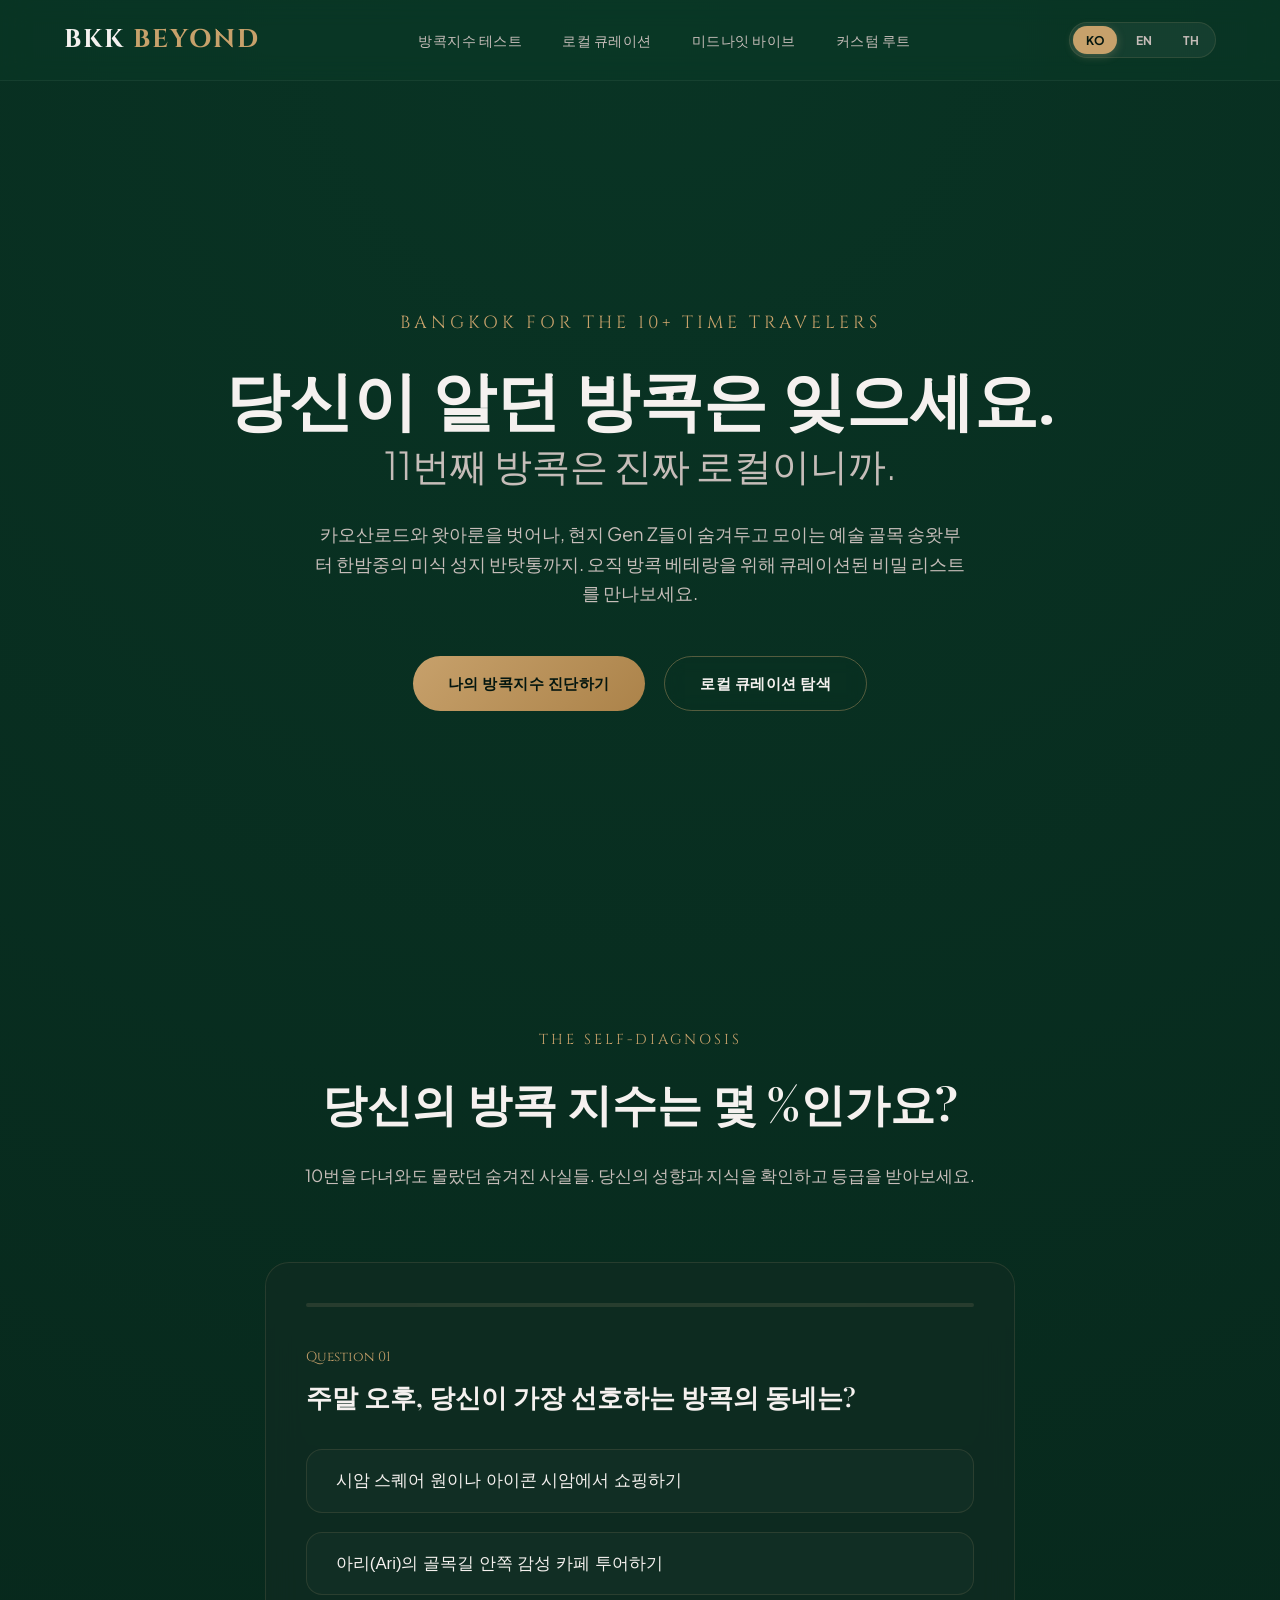
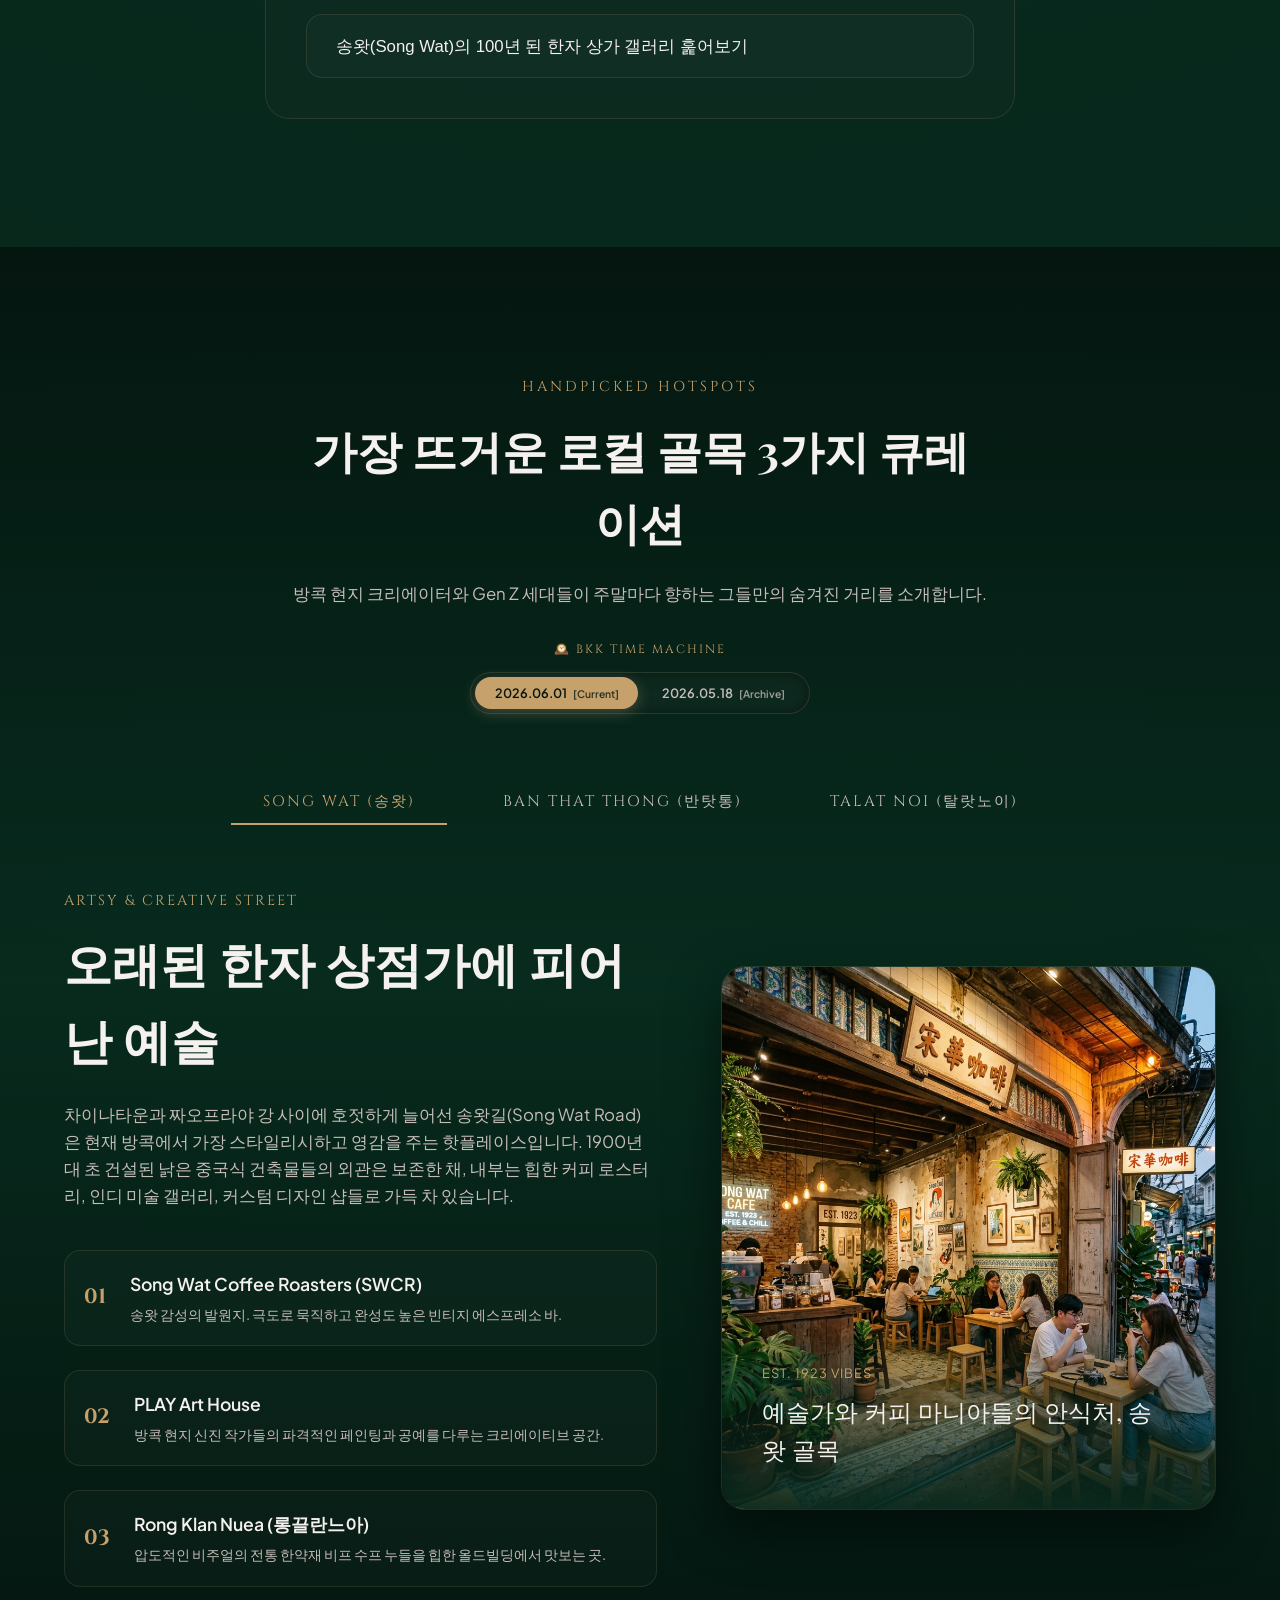
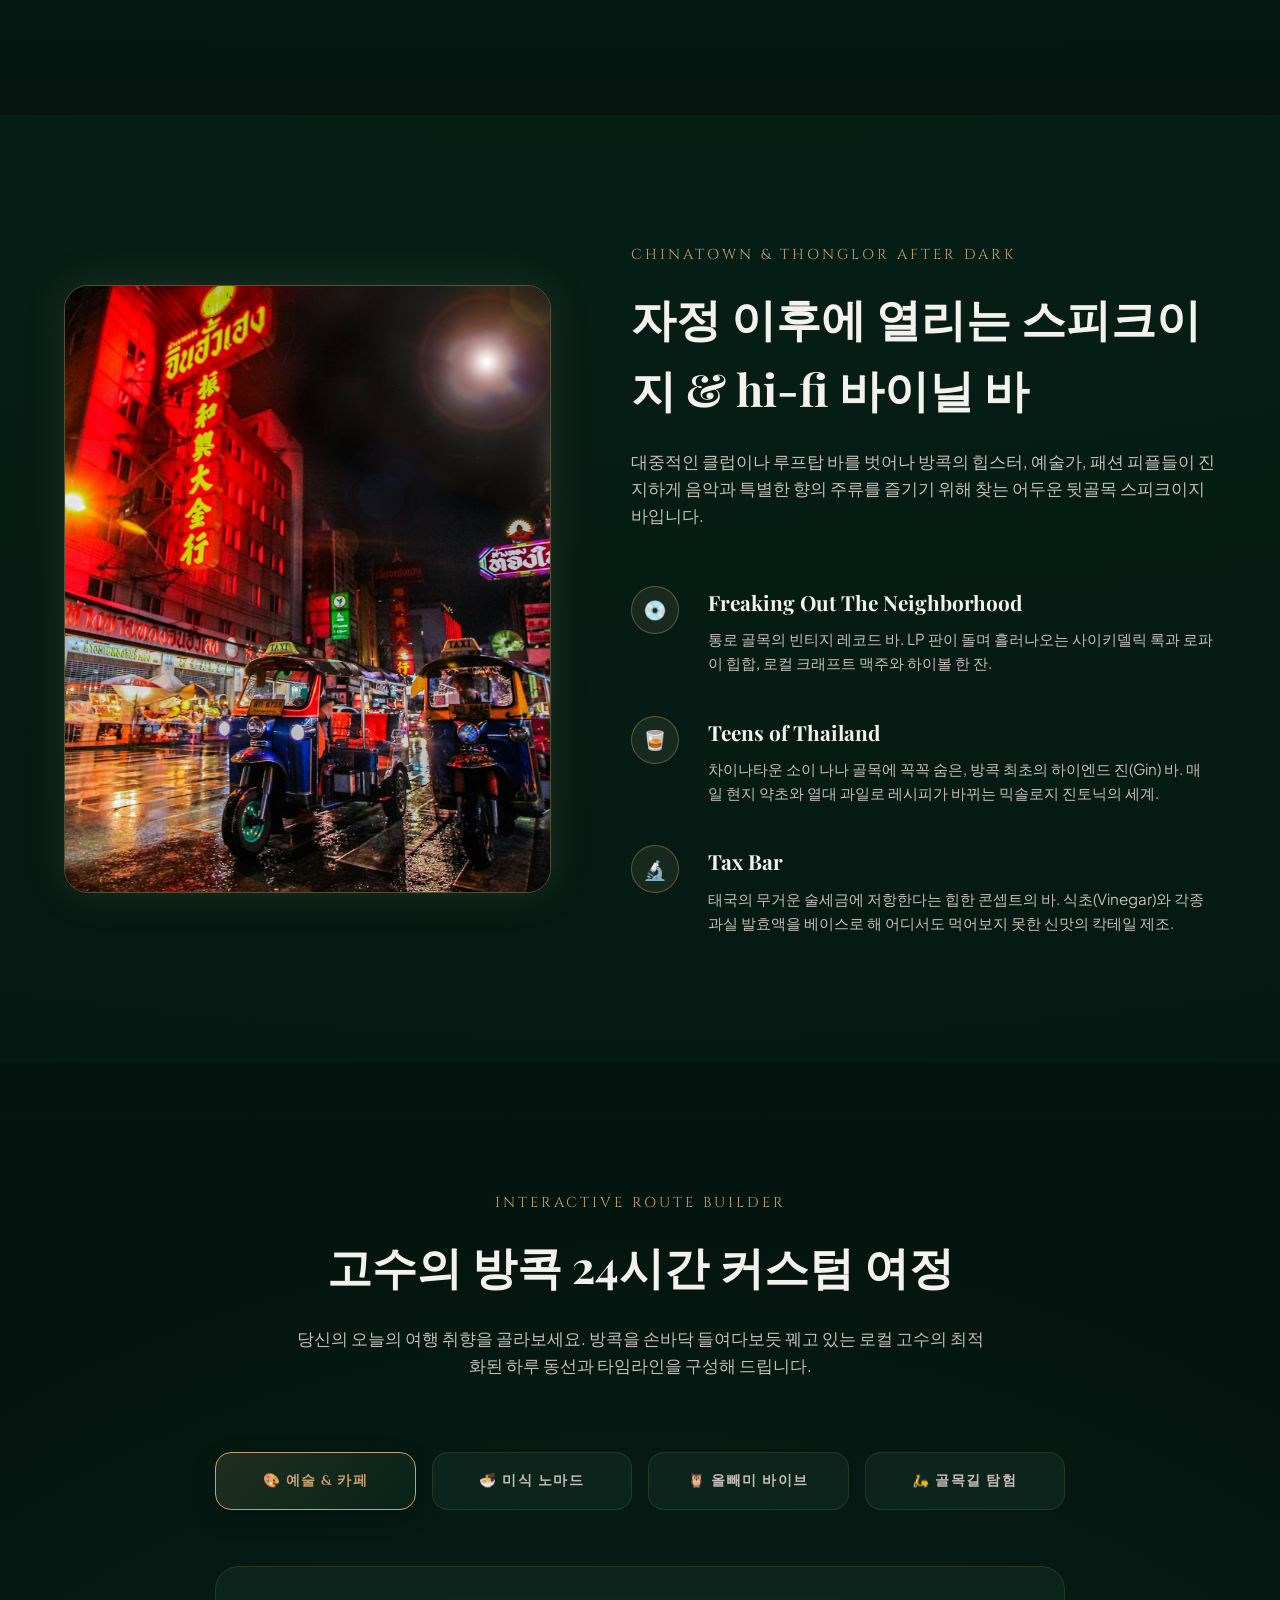
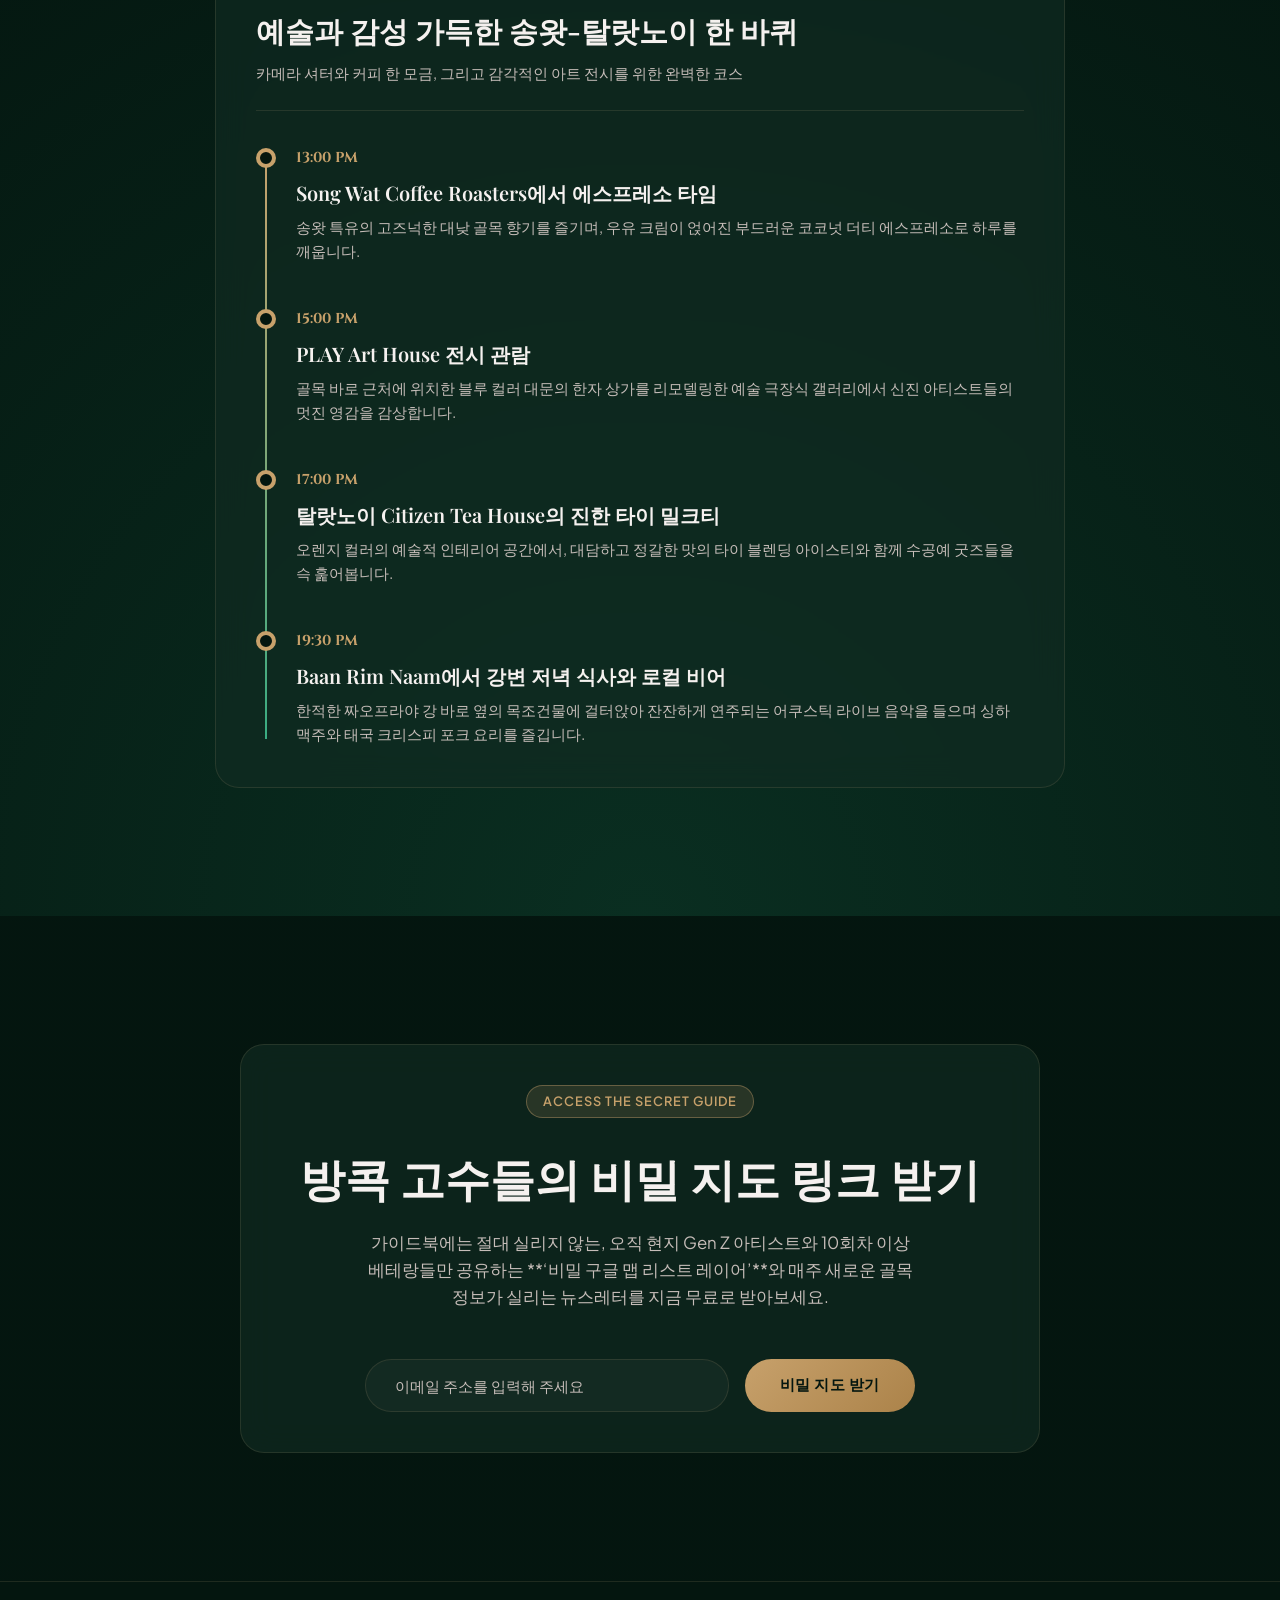
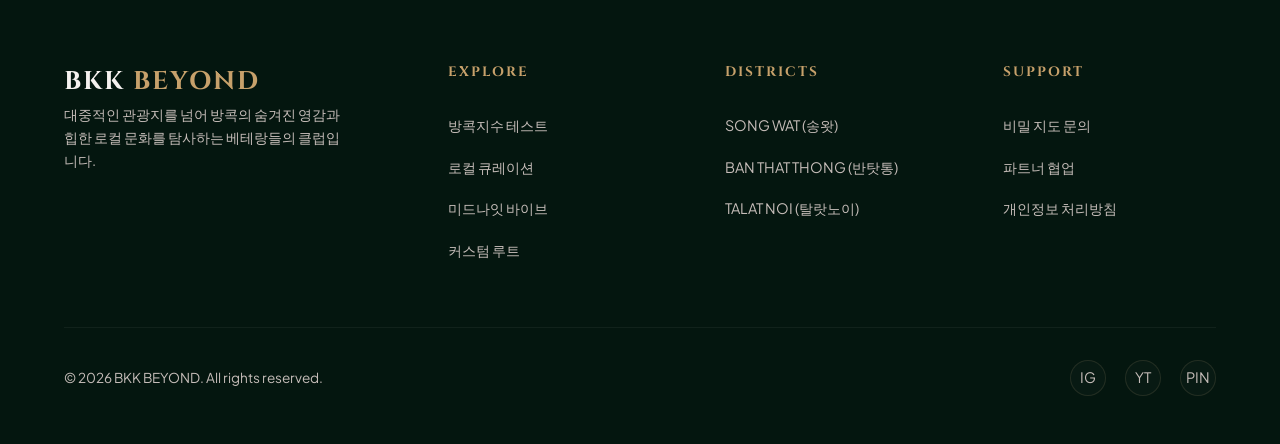
==== commit f435b622: "Auto-sync local brain" ====
--- a/index.html
+++ b/index.html
@@ -45,7 +45,7 @@
     <!-- --- HERO SECTION --- -->
     <section class="hero" id="hero">
       <div class="hero-background">
-        <img src="./hero_bg.png" alt="Bangkok Twilight River View" class="hero-bg-img">
+        <img src="./hero_bg.png" alt="Bangkok Twilight River View" class="hero-bg-img" width="1024" height="1024">
         <div class="hero-gradient"></div>
       </div>
       <div class="container">
@@ -125,7 +125,7 @@
           <span style="font-family: var(--font-display); font-size: 0.75rem; color: var(--color-gold); letter-spacing: 2px; text-transform: uppercase; display: block; margin-bottom: 0.8rem;">🕰️ BKK Time Machine</span>
           <div class="time-machine-dial">
             <button class="time-btn active" data-ver="current">2026.06.01 <span>[Current]</span></button>
-            <button class="time-btn" data-ver="2026-05-18">2026.05-18 <span>[Archive]</span></button>
+            <button class="time-btn" data-ver="2026-05-18">2026.05.18 <span>[Archive]</span></button>
           </div>
         </div>
 
@@ -170,7 +170,7 @@
                 </div>
               </div>
               <div class="district-media">
-                <img src="./songwat_street.png" alt="Song Wat Hip Cafe" class="district-img">
+                <img src="./songwat_street.png" alt="Song Wat Hip Cafe" class="district-img" width="1024" height="1024">
                 <div class="media-overlay">
                   <span class="media-tag" data-t="curation.songwatMediaTag">Est. 1923 Vibes</span>
                   <span class="media-caption" data-t="curation.songwatMediaCaption">예술가와 커피 마니아들의 안식처, 송왓 골목</span>
@@ -213,7 +213,7 @@
                 </div>
               </div>
               <div class="district-media">
-                <img src="./banthatthong_food.png" alt="Ban That Thong Food" class="district-img">
+                <img src="./banthatthong_food.png" alt="Ban That Thong Food" class="district-img" width="1024" height="1024">
                 <div class="media-overlay">
                   <span class="media-tag" data-t="curation.banMediaTag">Sweet & Spicy Street</span>
                   <span class="media-caption" data-t="curation.banMediaCaption">판단 잼을 가득 얹은 도톰한 브리오슈 토스트</span>
@@ -256,7 +256,7 @@
                 </div>
               </div>
               <div class="district-media">
-                <img src="./talatnoi_alley.png" alt="Talat Noi Alley" class="district-img">
+                <img src="./talatnoi_alley.png" alt="Talat Noi Alley" class="district-img" width="1024" height="1024">
                 <div class="media-overlay">
                   <span class="media-tag" data-t="curation.talatMediaTag">Slow-Paced Alleyway</span>
                   <span class="media-caption" data-t="curation.talatMediaCaption">시간이 느리게 흐르는 골목, 노란 베스파와 오페라 벽화</span>
@@ -274,7 +274,7 @@
         <div class="secrets-grid">
           <div class="secrets-media reveal">
             <span class="secrets-badge-floating" data-t="secrets.badge">Nocturnal Exclusives</span>
-            <img src="./hero_bg.png" alt="Chinatown Neon Night" class="secrets-img">
+            <img src="./hero_bg.png" alt="Chinatown Neon Night" class="secrets-img" width="1024" height="1024">
           </div>
           <div class="secrets-content">
             <div class="section-header reveal" style="text-align: left; margin-bottom: 3.5rem;">
--- a/style.css
+++ b/style.css
@@ -157,6 +157,11 @@
   transform: translateY(-2px);
 }
 
+.btn:active {
+  transform: translateY(-1px) scale(0.97);
+  box-shadow: 0 4px 12px rgba(197, 168, 128, 0.2);
+}
+
 /* --- HEADER / NAVIGATION --- */
 .header {
   position: fixed;
@@ -403,11 +408,17 @@
 
 .quiz-card {
   display: none;
+  transition: opacity 0.25s ease, transform 0.25s ease;
 }
 
 .quiz-card.active {
   display: block;
   animation: slideInRight 0.5s cubic-bezier(0.25, 0.8, 0.25, 1);
+}
+
+.quiz-card.fade-out {
+  opacity: 0;
+  transform: translateX(-20px);
 }
 
 .quiz-question-num {
@@ -577,6 +588,7 @@
 
 .curation-content {
   position: relative;
+  transition: opacity 0.25s cubic-bezier(0.25, 0.8, 0.25, 1), transform 0.25s cubic-bezier(0.25, 0.8, 0.25, 1);
 }
 
 .tab-panel {
@@ -643,6 +655,7 @@
   border: 1px solid var(--color-border);
   border-radius: 16px;
   transition: var(--transition-smooth);
+  cursor: pointer;
 }
 
 .spot-mini-card:hover {
@@ -802,6 +815,12 @@
 .secret-item {
   display: flex;
   gap: 1.8rem;
+  cursor: pointer;
+  transition: var(--transition-smooth);
+}
+
+.secret-item:hover {
+  transform: translateX(10px);
 }
 
 .secret-icon {
@@ -816,6 +835,13 @@
   color: var(--color-gold);
   font-size: 1.2rem;
   flex-shrink: 0;
+  transition: var(--transition-smooth);
+}
+
+.secret-item:hover .secret-icon {
+  background: var(--color-gold);
+  color: var(--color-bg-dark);
+  transform: scale(1.1);
 }
 
 .secret-item-detail h4 {
@@ -1045,11 +1071,13 @@
 .form-message.success {
   display: block;
   color: hsl(120, 50%, 65%);
+  animation: fadeInDown 0.4s cubic-bezier(0.25, 0.8, 0.25, 1) forwards;
 }
 
 .form-message.error {
   display: block;
   color: hsl(0, 70%, 65%);
+  animation: fadeInDown 0.4s cubic-bezier(0.25, 0.8, 0.25, 1) forwards;
 }
 
 /* --- FOOTER --- */
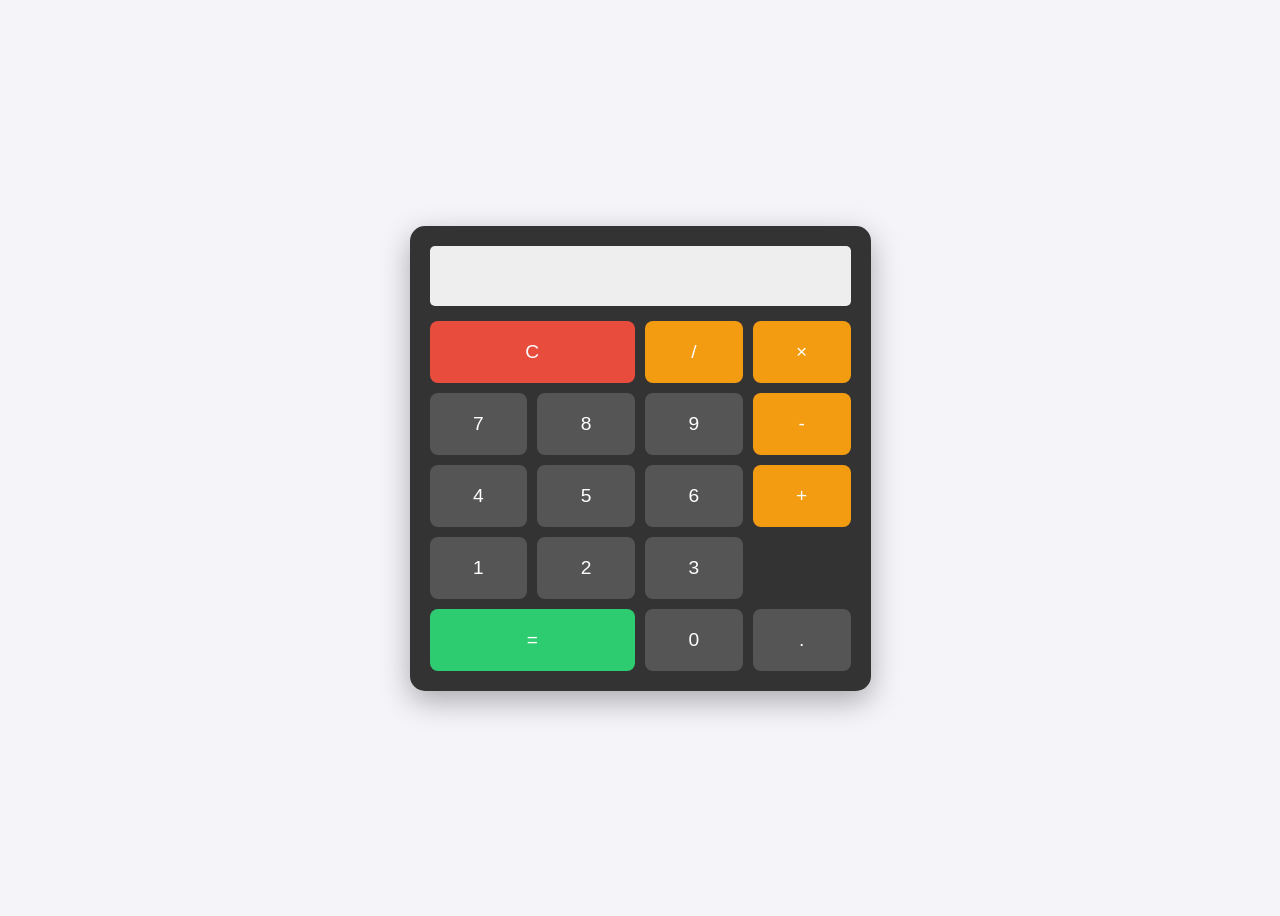
==== commit 3913bd7f: "Auto-sync local brain" ====
--- a/index.html
+++ b/index.html
@@ -1,408 +1,56 @@
 <!DOCTYPE html>
 <html lang="ko">
 <head>
-  <meta charset="UTF-8">
-  <meta name="viewport" content="width=device-width, initial-scale=1.0">
-  <meta name="description" content="방콕 방문 10회 이상의 진짜 고수들과 힙한 Gen Z를 위한 비밀 로컬 플레이스 가이드. 당신이 알던 방콕은 잊으세요.">
-  <meta name="keywords" content="방콕여행, 방콕고수, 송왓, 반탓통, 탈랏노이, 방콕로컬, 방콕힙플레이스">
-  <meta property="og:title" content="BKK BEYOND | 11번째 방콕을 위한 비밀 가이드">
-  <meta property="og:description" content="흔한 관광지는 지겹다면? 방콕 고수들이 가는 진짜 힙하고 로컬한 장소들만 모았습니다.">
-  <meta property="og:image" content="./hero_bg.png">
-  <title>BKK BEYOND | 11번째 방콕을 위한 비밀 가이드</title>
-  <link rel="stylesheet" href="./style.css">
+    <meta charset="UTF-8">
+    <meta name="viewport" content="width=device-width, initial-scale=1.0">
+    <title>심플 계산기</title>
+    <style>
+        body { display: flex; justify-content: center; align-items: center; height: 100vh; background-color: #f4f4f9; font-family: sans-serif; }
+        .calculator { background: #333; padding: 20px; border-radius: 15px; box-shadow: 0 10px 30px rgba(0,0,0,0.3); }
+        #display { width: 100%; height: 60px; font-size: 2rem; text-align: right; margin-bottom: 15px; border: none; padding: 10px; background: #eee; border-radius: 5px; box-sizing: border-box; }
+        .buttons { display: grid; grid-template-columns: repeat(4, 1fr); gap: 10px; }
+        button { padding: 20px; font-size: 1.2rem; border: none; border-radius: 8px; cursor: pointer; background: #555; color: white; transition: 0.2s; }
+        button:hover { background: #777; }
+        .operator { background: #f39c12; }
+        .equal { background: #2ecc71; grid-column: span 2; }
+        .clear { background: #e74c3c; grid-column: span 2; }
+    </style>
 </head>
 <body>
-
-  <!-- --- HEADER --- -->
-  <header class="header" id="header">
-    <div class="container nav-container">
-      <a href="#" class="logo" id="nav-logo">BKK <span>BEYOND</span></a>
-      <nav>
-        <ul class="nav-list" id="nav-list">
-          <li><a href="#quiz-section" class="nav-link" data-t="nav.quiz">방콕지수 테스트</a></li>
-          <li><a href="#curation-section" class="nav-link" data-t="nav.curation">로컬 큐레이션</a></li>
-          <li><a href="#secrets-section" class="nav-link" data-t="nav.secrets">미드나잇 바이브</a></li>
-          <li><a href="#itinerary-section" class="nav-link" data-t="nav.itinerary">커스텀 루트</a></li>
-        </ul>
-      </nav>
-      
-      <!-- Sleek Language Selector -->
-      <div class="lang-selector">
-        <button class="lang-btn active" data-lang="ko">KO</button>
-        <button class="lang-btn" data-lang="en">EN</button>
-        <button class="lang-btn" data-lang="th">TH</button>
-      </div>
-
-      <button class="hamburger" id="hamburger" aria-label="메뉴 열기">
-        <span></span>
-        <span></span>
-        <span></span>
-      </button>
+    <div class="calculator">
+        <input type="text" id="display" disabled>
+        <div class="buttons">
+            <button class="clear" onclick="clearDisplay()">C</button>
+            <button class="operator" onclick="appendToDisplay('/')">/</button>
+            <button class="operator" onclick="appendToDisplay('*')">×</button>
+            <button onclick="appendToDisplay('7')">7</button>
+            <button onclick="appendToDisplay('8')">8</button>
+            <button onclick="appendToDisplay('9')">9</button>
+            <button class="operator" onclick="appendToDisplay('-')">-</button>
+            <button onclick="appendToDisplay('4')">4</button>
+            <button onclick="appendToDisplay('5')">5</button>
+            <button onclick="appendToDisplay('6')">6</button>
+            <button class="operator" onclick="appendToDisplay('+')">+</button>
+            <button onclick="appendToDisplay('1')">1</button>
+            <button onclick="appendToDisplay('2')">2</button>
+            <button onclick="appendToDisplay('3')">3</button>
+            <button class="equal" onclick="calculate()">=</button>
+            <button onclick="appendToDisplay('0')">0</button>
+            <button onclick="appendToDisplay('.')">.</button>
+        </div>
     </div>
-  </header>
-
-  <main>
-    <!-- --- HERO SECTION --- -->
-    <section class="hero" id="hero">
-      <div class="hero-background">
-        <img src="./hero_bg.png" alt="Bangkok Twilight River View" class="hero-bg-img" width="1024" height="1024">
-        <div class="hero-gradient"></div>
-      </div>
-      <div class="container">
-        <p class="hero-subtitle" data-t="hero.subtitle">Bangkok for the 10+ time travelers</p>
-        <h1 class="hero-title" data-t="hero.title">
-          당신이 알던 방콕은 잊으세요.
-          <span>11번째 방콕은 진짜 로컬이니까.</span>
-        </h1>
-        <p class="hero-description" data-t="hero.desc">
-          카오산로드와 왓아룬을 벗어나, 현지 Gen Z들이 숨겨두고 모이는 예술 골목 송왓부터 한밤중의 미식 성지 반탓통까지. 오직 방콕 베테랑을 위해 큐레이션된 비밀 리스트를 만나보세요.
-        </p>
-        <div class="hero-buttons">
-          <a href="#quiz-section" class="btn btn-primary" data-t="hero.btnQuiz">나의 방콕지수 진단하기</a>
-          <a href="#curation-section" class="btn btn-secondary" data-t="hero.btnCuration">로컬 큐레이션 탐색</a>
-        </div>
-      </div>
-    </section>
-
-    <!-- --- QUIZ SECTION (BKK INDEX) --- -->
-    <section class="quiz-section section-padding" id="quiz-section">
-      <div class="container">
-        <div class="section-header reveal">
-          <p class="section-subtitle" data-t="quiz.subtitle">The Self-Diagnosis</p>
-          <h2 class="section-title" data-t="quiz.title">당신의 방콕 지수는 몇 %인가요?</h2>
-          <p class="section-description" data-t="quiz.desc">
-            10번을 다녀와도 몰랐던 숨겨진 사실들. 당신의 성향과 지식을 확인하고 등급을 받아보세요.
-          </p>
-        </div>
-
-        <div class="quiz-container glass-card reveal">
-          <div class="quiz-progress-bar">
-            <div class="quiz-progress-fill" id="quiz-progress"></div>
-          </div>
-
-          <!-- Question Cards will be injected/updated dynamically via JS in active language -->
-          <div class="quiz-card active" id="quiz-question-box">
-            <!-- Dynamic elements populated by app.js -->
-            <span class="quiz-question-num" id="q-num">Question 01</span>
-            <h3 class="quiz-question-text" id="q-text">주말 오후, 당신이 가장 선호하는 방콕의 동네는?</h3>
-            <div class="quiz-options" id="q-options">
-              <!-- Dynamically populated buttons -->
-            </div>
-          </div>
-
-          <!-- Results -->
-          <div class="quiz-result" id="quiz-result">
-            <p class="result-badge" data-t="quiz.resultBadge">YOUR BKK LEVEL</p>
-            <h3 class="result-title" id="result-level-title">방콕 명예 타이인</h3>
-            <div class="result-score-container">
-              <div class="result-score-circle">
-                <span class="result-score-num" id="result-score">0</span>
-                <span class="result-score-label">Points</span>
-              </div>
-            </div>
-            <p class="result-desc" id="result-level-desc">
-              이미 당신은 대중적인 명소는 꿰뚫고 로컬의 힙함을 본능적으로 찾는 방콕 고수입니다! 아래 가이드에서 당신의 감성을 저격할 성지들을 확인해보세요.
-            </p>
-            <button class="btn btn-primary" id="btn-restart-quiz" data-t="quiz.btnRestart">다시 테스트하기</button>
-          </div>
-        </div>
-      </div>
-    </section>
-
-    <!-- --- CURATION SECTION (TABS) --- -->
-    <section class="curation-section section-padding" id="curation-section">
-      <div class="container">
-        <div class="section-header reveal">
-          <p class="section-subtitle" data-t="curation.subtitle">Handpicked Hotspots</p>
-          <h2 class="section-title" data-t="curation.title">가장 뜨거운 로컬 골목 3가지 큐레이션</h2>
-          <p class="section-description" data-t="curation.desc">
-            방콕 현지 크리에이터와 Gen Z 세대들이 주말마다 향하는 그들만의 숨겨진 거리를 소개합니다.
-          </p>
-        </div>
-
-        <!-- BKK Time Machine Selector -->
-        <div class="time-machine-container reveal" style="margin-top: -2.5rem; margin-bottom: 4rem; text-align: center;">
-          <span style="font-family: var(--font-display); font-size: 0.75rem; color: var(--color-gold); letter-spacing: 2px; text-transform: uppercase; display: block; margin-bottom: 0.8rem;">🕰️ BKK Time Machine</span>
-          <div class="time-machine-dial">
-            <button class="time-btn active" data-ver="current">2026.06.01 <span>[Current]</span></button>
-            <button class="time-btn" data-ver="2026-05-18">2026.05.18 <span>[Archive]</span></button>
-          </div>
-        </div>
-
-        <div class="curation-tabs reveal">
-          <button class="tab-btn active" data-tab="songwat" data-t="curation.tabSongwat">SONG WAT (송왓)</button>
-          <button class="tab-btn" data-tab="banthatthong" data-t="curation.tabBanthatthong">BAN THAT THONG (반탓통)</button>
-          <button class="tab-btn" data-tab="talatnoi" data-t="curation.tabTalatnoi">TALAT NOI (탈랏노이)</button>
-        </div>
-
-        <div class="curation-content reveal">
-          <!-- Tab 1: Song Wat -->
-          <div class="tab-panel active" id="tab-songwat">
-            <div class="district-showcase">
-              <div class="district-info">
-                <span class="district-tagline" data-t="curation.songwatTagline">Artsy & Creative Street</span>
-                <h3 class="district-title" data-t="curation.songwatTitle">오래된 한자 상점가에 피어난 예술</h3>
-                <p class="district-desc" data-t="curation.songwatDesc">
-                  차이나타운과 짜오프라야 강 사이에 호젓하게 늘어선 송왓길(Song Wat Road)은 현재 방콕에서 가장 스타일리시하고 영감을 주는 핫플레이스입니다. 1900년대 초 건설된 낡은 중국식 건축물들의 외관은 보존한 채, 내부는 힙한 커피 로스터리, 인디 미술 갤러리, 커스텀 디자인 샵들로 가득 차 있습니다.
-                </p>
-                <div class="spot-cards-list">
-                  <div class="spot-mini-card">
-                    <span class="spot-num">01</span>
-                    <div class="spot-detail">
-                      <h4 data-t="curation.songwatSpot1Title">Song Wat Coffee Roasters (SWCR)</h4>
-                      <p data-t="curation.songwatSpot1Desc">송왓 감성의 발원지. 극도로 묵직하고 완성도 높은 빈티지 에스프레소 바.</p>
-                    </div>
-                  </div>
-                  <div class="spot-mini-card">
-                    <span class="spot-num">02</span>
-                    <div class="spot-detail">
-                      <h4 data-t="curation.songwatSpot2Title">PLAY Art House</h4>
-                      <p data-t="curation.songwatSpot2Desc">방콕 현지 신진 작가들의 파격적인 페인팅과 공예를 다루는 크리에이티브 공간.</p>
-                    </div>
-                  </div>
-                  <div class="spot-mini-card">
-                    <span class="spot-num">03</span>
-                    <div class="spot-detail">
-                      <h4 data-t="curation.songwatSpot3Title">Rong Klan Nuea (롱끌란느아)</h4>
-                      <p data-t="curation.songwatSpot3Desc">압도적인 비주얼의 전통 한약재 비프 수프 누들을 힙한 올드빌딩에서 맛보는 곳.</p>
-                    </div>
-                  </div>
-                </div>
-              </div>
-              <div class="district-media">
-                <img src="./songwat_street.png" alt="Song Wat Hip Cafe" class="district-img" width="1024" height="1024">
-                <div class="media-overlay">
-                  <span class="media-tag" data-t="curation.songwatMediaTag">Est. 1923 Vibes</span>
-                  <span class="media-caption" data-t="curation.songwatMediaCaption">예술가와 커피 마니아들의 안식처, 송왓 골목</span>
-                </div>
-              </div>
-            </div>
-          </div>
-
-          <!-- Tab 2: Ban That Thong -->
-          <div class="tab-panel" id="tab-banthatthong">
-            <div class="district-showcase">
-              <div class="district-info">
-                <span class="district-tagline" data-t="curation.banTagline">Gen Z Midnight Gastronomy</span>
-                <h3 class="district-title" data-t="curation.banTitle">자정을 넘긴 한밤중의 미식 카니발</h3>
-                <p class="district-desc" data-t="curation.banDesc">
-                  야오와랏의 번잡한 외국 관광객 인파가 피곤하다면 바로 이곳입니다. 쭐랄롱꼰 대학교 인근의 반탓통(Ban That Thong)은 저녁 4시부터 활기를 띠기 시작해 새벽까지 현지 젊은이들이 야식과 달콤한 디저트를 찾아 끝없이 대기 줄을 형성하는 활기찬 진짜 로컬 먹자골목입니다.
-                </p>
-                <div class="spot-cards-list">
-                  <div class="spot-mini-card">
-                    <span class="spot-num">01</span>
-                    <div class="spot-detail">
-                      <h4 data-t="curation.banSpot1Title">Nueng Nom Nua (능놈느아)</h4>
-                      <p data-t="curation.banSpot1Desc">버터 풍미 가득한 촉촉 쫄깃한 두꺼운 토스트에 홈메이드 판단 커스터드를 찍어 먹는 긴 대기 필수 맛집.</p>
-                    </div>
-                  </div>
-                  <div class="spot-mini-card">
-                    <span class="spot-num">02</span>
-                    <div class="spot-detail">
-                      <h4 data-t="curation.banSpot2Title">Jeh O Chula (제오쭐라)</h4>
-                      <p data-t="curation.banSpot2Desc">미슐랭 빕구르망의 끝판왕. 자정 근처에만 파는 궁극의 대형 해물 똠얌 라면.</p>
-                    </div>
-                  </div>
-                  <div class="spot-mini-card">
-                    <span class="spot-num">03</span>
-                    <div class="spot-detail">
-                      <h4 data-t="curation.banSpot3Title">Ann Guay Tiew Kua Gai</h4>
-                      <p data-t="curation.banSpot3Desc">바삭하게 튀기듯 볶아낸 태국식 치킨 에그 누들의 진수, 현지인들의 소울푸드.</p>
-                    </div>
-                  </div>
-                </div>
-              </div>
-              <div class="district-media">
-                <img src="./banthatthong_food.png" alt="Ban That Thong Food" class="district-img" width="1024" height="1024">
-                <div class="media-overlay">
-                  <span class="media-tag" data-t="curation.banMediaTag">Sweet & Spicy Street</span>
-                  <span class="media-caption" data-t="curation.banMediaCaption">판단 잼을 가득 얹은 도톰한 브리오슈 토스트</span>
-                </div>
-              </div>
-            </div>
-          </div>
-
-          <!-- Tab 3: Talat Noi -->
-          <div class="tab-panel" id="tab-talat">
-            <div class="district-showcase">
-              <div class="district-info">
-                <span class="district-tagline" data-t="curation.talatTagline">Retro Heritage & Alleys</span>
-                <h3 class="district-title" data-t="curation.talatTitle">녹슨 엔진 기계들과 빈티지 벽화 사이로</h3>
-                <p class="district-desc" data-t="curation.talatDesc">
-                  방콕에서 가장 오래된 역사를 자랑하는 주거 지역 중 하나인 탈랏노이(Talat Noi)는 낡은 자동차 엔진 부품과 기름 냄새가 가득한 골목길에 인스타그램용 벽화, 모던 찻집, 숨겨진 뷰 카페들이 얽혀 있는 놀랍고 독특한 대조의 공간입니다.
-                </p>
-                <div class="spot-cards-list">
-                  <div class="spot-mini-card">
-                    <span class="spot-num">01</span>
-                    <div class="spot-detail">
-                      <h4 data-t="curation.talatSpot1Title">Citizen Tea House</h4>
-                      <p data-t="curation.talatSpot1Desc">태국의 전통 수제 텍스타일 소품과 진한 시그니처 타이 밀크티를 파는 극도의 힙 오렌지 인테리어 찻집.</p>
-                    </div>
-                  </div>
-                  <div class="spot-mini-card">
-                    <span class="spot-num">02</span>
-                    <div class="spot-detail">
-                      <h4 data-t="curation.talatSpot2Title">Mother Roaster</h4>
-                      <p data-t="curation.talatSpot2Desc">엔진 기계 부품이 산더미처럼 쌓인 1층 골목 구석을 올라가면 나타나는, 노년의 바리스타가 내려주는 감동적인 핸드드립 전문점.</p>
-                    </div>
-                  </div>
-                  <div class="spot-mini-card">
-                    <span class="spot-num">03</span>
-                    <div class="spot-detail">
-                      <h4 data-t="curation.talatSpot3Title">Baan Rim Naam (반림남)</h4>
-                      <p data-t="curation.talatSpot3Desc">버려진 창고를 로컬 라이브 음악과 전통 태국 남부 요리가 함께하는 강변 힐링 명소로 탈바꿈한 예술 공간.</p>
-                    </div>
-                  </div>
-                </div>
-              </div>
-              <div class="district-media">
-                <img src="./talatnoi_alley.png" alt="Talat Noi Alley" class="district-img" width="1024" height="1024">
-                <div class="media-overlay">
-                  <span class="media-tag" data-t="curation.talatMediaTag">Slow-Paced Alleyway</span>
-                  <span class="media-caption" data-t="curation.talatMediaCaption">시간이 느리게 흐르는 골목, 노란 베스파와 오페라 벽화</span>
-                </div>
-              </div>
-            </div>
-          </div>
-        </div>
-      </div>
-    </section>
-
-    <!-- --- MIDNIGHT SECRETS SECTION --- -->
-    <section class="secrets-section section-padding" id="secrets-section">
-      <div class="container">
-        <div class="secrets-grid">
-          <div class="secrets-media reveal">
-            <span class="secrets-badge-floating" data-t="secrets.badge">Nocturnal Exclusives</span>
-            <img src="./hero_bg.png" alt="Chinatown Neon Night" class="secrets-img" width="1024" height="1024">
-          </div>
-          <div class="secrets-content">
-            <div class="section-header reveal" style="text-align: left; margin-bottom: 3.5rem;">
-              <p class="section-subtitle" data-t="secrets.subtitle">Chinatown & Thonglor After Dark</p>
-              <h2 class="section-title" data-t="secrets.title">자정 이후에 열리는 스피크이지 & hi-fi 바이닐 바</h2>
-              <p class="section-description" data-t="secrets.desc">
-                대중적인 클럽이나 루프탑 바를 벗어나 방콕의 힙스터, 예술가, 패션 피플들이 진지하게 음악과 특별한 향의 주류를 즐기기 위해 찾는 어두운 뒷골목 스피크이지 바입니다.
-              </p>
-            </div>
-
-            <div class="secrets-list reveal">
-              <div class="secret-item">
-                <div class="secret-icon">💿</div>
-                <div class="secret-item-detail">
-                  <h4 data-t="secrets.spot1Title">Freaking Out The Neighborhood</h4>
-                  <p data-t="secrets.spot1Desc">통로 골목의 빈티지 레코드 바. LP 판이 돌며 흘러나오는 사이키델릭 록과 로파이 힙합, 로컬 크래프트 맥주와 하이볼 한 잔.</p>
-                </div>
-              </div>
-              <div class="secret-item">
-                <div class="secret-icon">🥃</div>
-                <div class="secret-item-detail">
-                  <h4 data-t="secrets.spot2Title">Teens of Thailand</h4>
-                  <p data-t="secrets.spot2Desc">차이나타운 소이 나나 골목에 꼭꼭 숨은, 방콕 최초의 하이엔드 진(Gin) 바. 매일 현지 약초와 열대 과일로 레시피가 바뀌는 믹솔로지 진토닉의 세계.</p>
-                </div>
-              </div>
-              <div class="secret-item">
-                <div class="secret-icon">🔬</div>
-                <div class="secret-item-detail">
-                  <h4 data-t="secrets.spot3Title">Tax Bar</h4>
-                  <p data-t="secrets.spot3Desc">태국의 무거운 술세금에 저항한다는 힙한 콘셉트의 바. 식초(Vinegar)와 각종 과실 발효액을 베이스로 해 어디서도 먹어보지 못한 신맛의 칵테일 제조.</p>
-                </div>
-              </div>
-            </div>
-          </div>
-        </div>
-      </div>
-    </section>
-
-    <!-- --- ITINERARY GENERATOR --- -->
-    <section class="itinerary-section section-padding" id="itinerary-section">
-      <div class="container">
-        <div class="section-header reveal">
-          <p class="section-subtitle" data-t="itinerary.subtitle">Interactive Route Builder</p>
-          <h2 class="section-title" data-t="itinerary.title">고수의 방콕 24시간 커스텀 여정</h2>
-          <p class="section-description" data-t="itinerary.desc">
-            당신의 오늘의 여행 취향을 골라보세요. 방콕을 손바닥 들여다보듯 꿰고 있는 로컬 고수의 최적화된 하루 동선과 타임라인을 구성해 드립니다.
-          </p>
-        </div>
-
-        <div class="itinerary-box reveal">
-          <div class="itinerary-selector">
-            <button class="select-btn active" data-style="artsy" data-t="itinerary.btnArtsy">🎨 예술 & 카페</button>
-            <button class="select-btn" data-style="foodie" data-t="itinerary.btnFoodie">🍜 미식 노마드</button>
-            <button class="select-btn" data-style="night" data-t="itinerary.btnNight">🦉 올빼미 바이브</button>
-            <button class="select-btn" data-style="heritage" data-t="itinerary.btnHeritage">🛵 골목길 탐험</button>
-          </div>
-
-          <div class="itinerary-results glass-card" id="itinerary-results-box">
-            <!-- Dynamic Schedule elements populated by app.js in active language -->
-          </div>
-        </div>
-      </div>
-    </section>
-
-    <!-- --- NEWSLETTER SECTION --- -->
-    <section class="newsletter-section section-padding" id="newsletter-section">
-      <div class="container">
-        <div class="newsletter-box glass-card reveal">
-          <span class="badge" style="margin-bottom: 1.5rem;" data-t="newsletter.badge">Access the Secret Guide</span>
-          <h2 class="newsletter-title font-serif" data-t="newsletter.title">방콕 고수들의 비밀 지도 링크 받기</h2>
-          <p class="newsletter-desc" data-t="newsletter.desc">
-            가이드북에는 절대 실리지 않는, 오직 현지 Gen Z 아티스트와 10회차 이상 베테랑들만 공유하는 **‘비밀 구글 맵 리스트 레이어’**와 매주 새로운 골목 정보가 실리는 뉴스레터를 지금 무료로 받아보세요.
-          </p>
-          <form class="newsletter-form" id="newsletter-form">
-            <input type="email" class="newsletter-input" placeholder="이메일 주소를 입력해 주세요" required id="user-email">
-            <button type="submit" class="btn btn-primary" data-t="newsletter.btn">비밀 지도 받기</button>
-          </form>
-          <div class="form-message" id="form-msg"></div>
-        </div>
-      </div>
-    </section>
-  </main>
-
-  <!-- --- FOOTER --- -->
-  <footer class="footer">
-    <div class="container">
-      <div class="footer-grid">
-        <div class="footer-about">
-          <a href="#" class="logo">BKK <span>BEYOND</span></a>
-          <p data-t="footer.about">대중적인 관광지를 넘어 방콕의 숨겨진 영감과 힙한 로컬 문화를 탐사하는 베테랑들의 클럽입니다.</p>
-        </div>
-        <div>
-          <h4 class="footer-col-title" data-t="footer.exploreTitle">Explore</h4>
-          <ul class="footer-links">
-            <li><a href="#quiz-section" class="footer-link" data-t="nav.quiz">방콕지수 테스트</a></li>
-            <li><a href="#curation-section" class="footer-link" data-t="nav.curation">로컬 큐레이션</a></li>
-            <li><a href="#secrets-section" class="footer-link" data-t="nav.secrets">미드나잇 라이프</a></li>
-            <li><a href="#itinerary-section" class="footer-link" data-t="nav.itinerary">24시간 루트</a></li>
-          </ul>
-        </div>
-        <div>
-          <h4 class="footer-col-title" data-t="footer.districtsTitle">Districts</h4>
-          <ul class="footer-links">
-            <li><a href="#curation-section" class="footer-link" data-t="curation.tabSongwat">송왓 (Song Wat)</a></li>
-            <li><a href="#curation-section" class="footer-link" data-t="curation.tabBanthatthong">반탓통 (Ban That Thong)</a></li>
-            <li><a href="#curation-section" class="footer-link" data-t="curation.tabTalatnoi">탈랏노이 (Talat Noi)</a></li>
-          </ul>
-        </div>
-        <div>
-          <h4 class="footer-col-title" data-t="footer.supportTitle">Support</h4>
-          <ul class="footer-links">
-            <li><a href="#" class="footer-link" data-t="footer.supportLink1">비밀 지도 문의</a></li>
-            <li><a href="#" class="footer-link" data-t="footer.supportLink2">파트너 협업</a></li>
-            <li><a href="#" class="footer-link" data-t="footer.supportLink3">개인정보 처리방침</a></li>
-          </ul>
-        </div>
-      </div>
-      <div class="footer-bottom">
-        <p class="copyright">&copy; 2026 BKK BEYOND. All rights reserved.</p>
-        <div class="footer-socials">
-          <a href="#" class="social-link" aria-label="Instagram">IG</a>
-          <a href="#" class="social-link" aria-label="YouTube">YT</a>
-          <a href="#" class="social-link" aria-label="Pinterest">PIN</a>
-        </div>
-      </div>
-    </div>
-  </footer>
-
-  <script src="./app.js"></script>
+    <script>
+        const display = document.getElementById('display');
+        function appendToDisplay(input) { display.value += input; }
+        function clearDisplay() { display.value = ''; }
+        function calculate() {
+            try {
+                display.value = eval(display.value);
+            } catch (e) {
+                display.value = 'Error';
+                setTimeout(clearDisplay, 1500);
+            }
+        }
+    </script>
 </body>
 </html>
